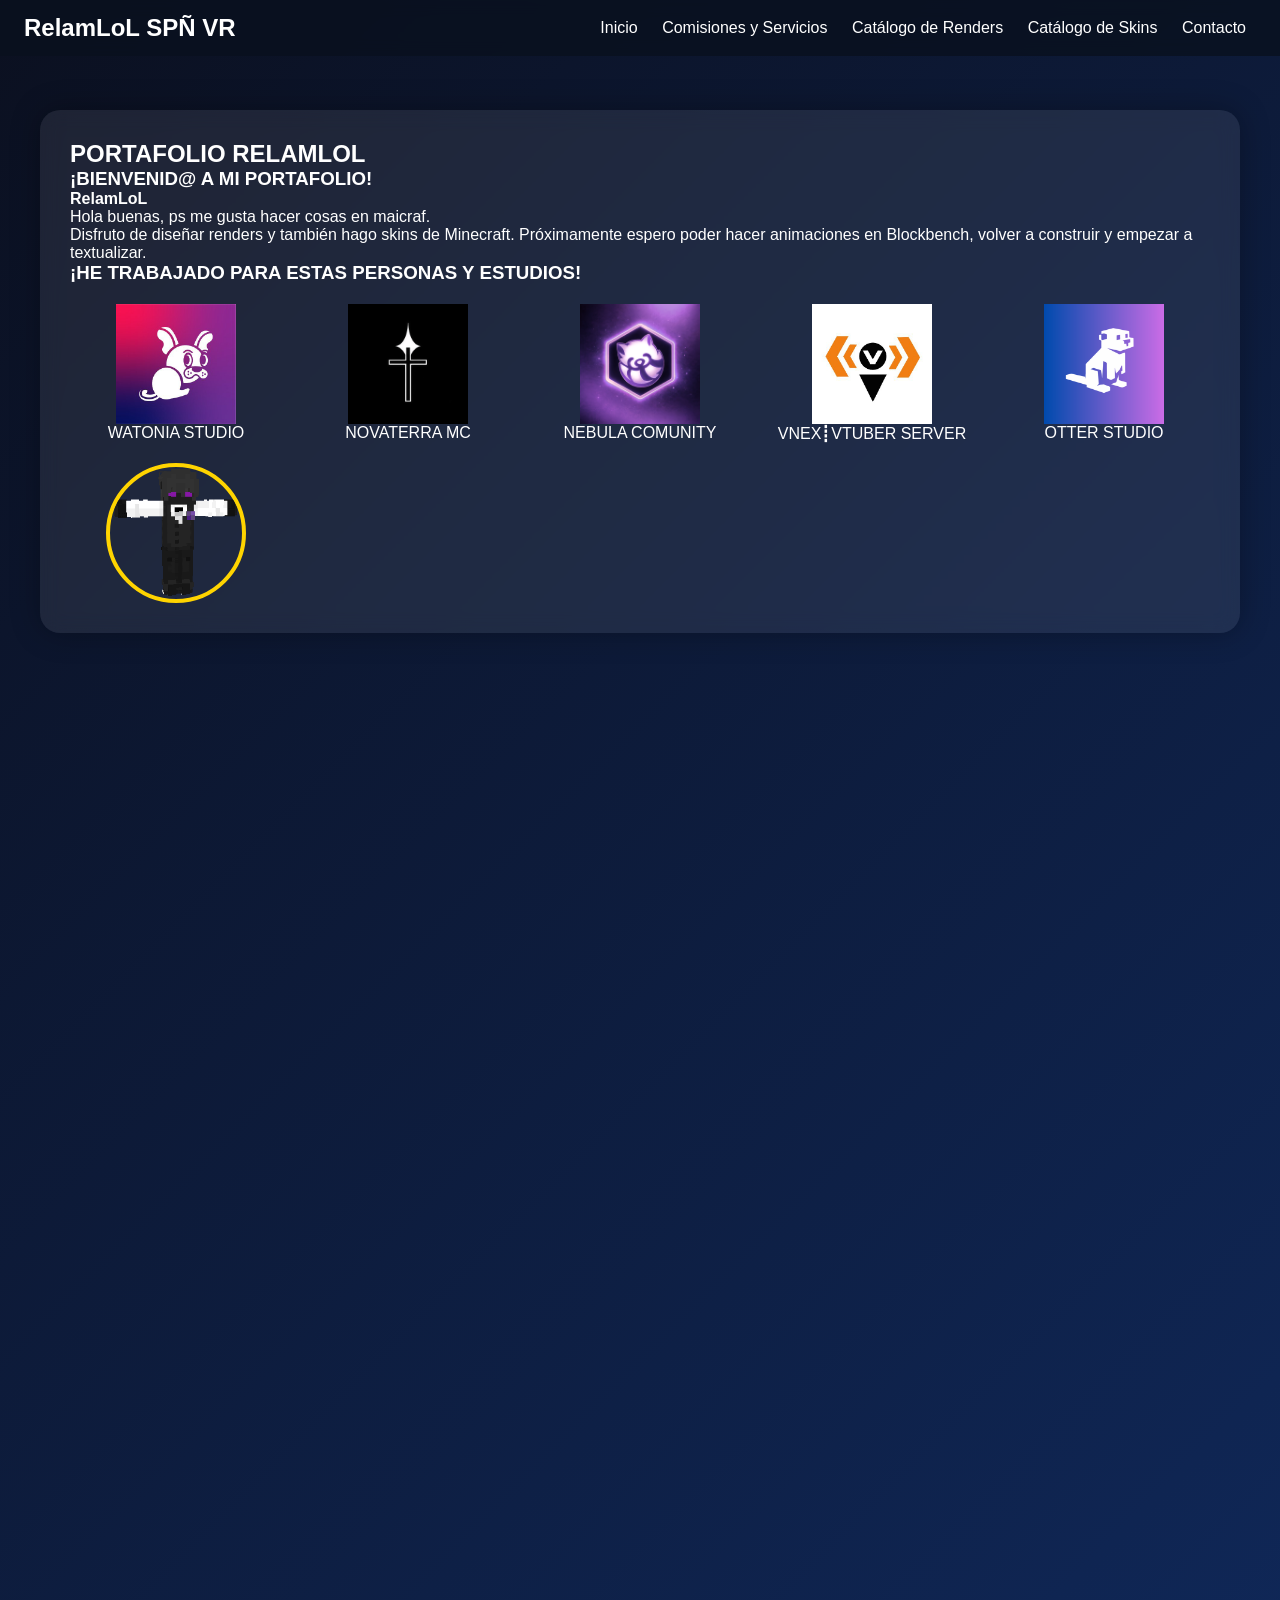
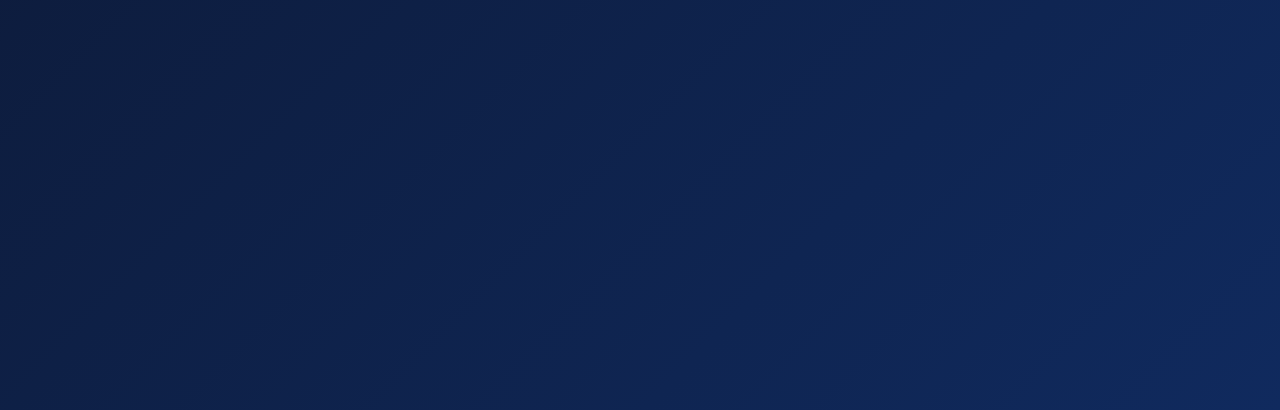
==== index.html @ fc44f648 "VERSION 1 RELAM PORTAFOLIO" ====
<!DOCTYPE html>
<html lang="es">
<head>
<meta charset="UTF-8">
<meta name="viewport" content="width=device-width,initial-scale=1">
<title>RelamLoL SPÑ VR - Portafolio</title>
<link rel="stylesheet" href="style.css">
</head>
<body>
<nav class="nav">
<h1>RelamLoL SPÑ VR</h1>
<div>
<a href="#inicio">Inicio</a>
<a href="#servicios">Comisiones y Servicios</a>
<a href="#renders">Catálogo de Renders</a>
<a href="#skins">Catálogo de Skins</a>
<a href="#contacto">Contacto</a>
</div>
</nav>
<main class="wrap">
<section id="inicio" class="panel">
<div class="card">
<h2>PORTAFOLIO RELAMLOL</h2>
<h3>¡BIENVENID@ A MI PORTAFOLIO!</h3>
<p><b>RelamLoL</b></p>
<p>Hola buenas, ps me gusta hacer cosas en maicraf.</p>
<p>Disfruto de diseñar renders y también hago skins de Minecraft. Próximamente espero poder hacer animaciones en Blockbench, volver a construir y empezar a textualizar.</p>
<h3>¡HE TRABAJADO PARA ESTAS PERSONAS Y ESTUDIOS!</h3>
<div class="logos">
<div class="cliente">
    <img src="assets/watonast.png" alt="Render 1">
    <p>WATONIA  STUDIO</p>
</div>
<div class="cliente">
    <img src="assets/novaterra.png" alt="Render 2">
    <p>NOVATERRA MC</p>
</div>
<div class="cliente">
    <img src="assets/nebulacom.png" alt="Render 3">
    <p>NEBULA COMUNITY</p>
</div>
<div class="cliente">
    <img src="assets/vnex.png" alt="Render 4">
    <p>VNEX┋VTUBER SERVER</p>
</div>
<div class="cliente">
    <img src="assets/otter.png" alt="Render 5">
    <p>OTTER STUDIO</p>
</div>
<img src="assets/relam.gif" class="avatar-img" alt="RelamLoL">
</div>
</div>
</section>
<section id="servicios" class="panel">
    <div class="card">

        <h1>Comisiones y Servicios</h1>

        <div class="tabs">
            <button onclick="mostrarServicio('miniaturas')">🖼️ Miniaturas</button>
            <button onclick="mostrarServicio('confirmaciones')">✅ Confirmaciones</button>
            <button onclick="mostrarServicio('otros')">🎨 Otros</button>
            <button onclick="mostrarServicio('importante')">📜 Importante</button>
        </div>

        <div class="servicios-layout">

            <div id="previewContainer" class="preview-grid"></div>

            <div id="contenidoServicio" class="info-panel"></div>

        </div>

    </div>
</section>
<section id="renders" class="panel">
    <div class="card">
        <h1>Catálogo de Renders</h1>

        <div class="grid">

            <!-- Flyer -->
            <div class="render-card">
                <img src="assets/flyer1.png" alt="Flyer">
                <div class="render-info">
                    <span class="render-tag">📢 Flyer</span>
                    <p class="render-desc">Flyer para evento especial.</p>
                    <span class="render-author">Cliente: Isla de la Traición</span>
                </div>
            </div>

            <!-- Flyer -->
            <div class="render-card">
                <img src="assets/flyer3.png" alt="Flyer">
                <div class="render-info">
                    <span class="render-tag">📢 Flyer</span>
                    <p class="render-desc">Flyer para evento especial.</p>
                    <span class="render-author">Cliente: society virtual valley</span>
                </div>
            </div>

            <!-- Flyer -->
            <div class="render-card">
                <img src="assets/flyer4.png" alt="Flyer">
                <div class="render-info">
                    <span class="render-tag">📢 Flyer</span>
                    <p class="render-desc">Flyer para evento especial.</p>
                    <span class="render-author">Cliente: l.a.t.d v1</span>
                </div>
            </div>

            <!-- Flyer -->
            <div class="render-card">
                <img src="assets/flyer5.png" alt="Flyer">
                <div class="render-info">
                    <span class="render-tag">📢 Flyer</span>
                    <p class="render-desc">Flyer para evento especial.</p>
                    <span class="render-author">Cliente: l.a.t.d v2</span>
                </div>
            </div>

            <!-- Flyer -->
            <div class="render-card">
                <img src="assets/flyer6.png" alt="Flyer">
                <div class="render-info">
                    <span class="render-tag">📢 Flyer</span>
                    <p class="render-desc">Flyer para evento especial.</p>
                    <span class="render-author">Cliente: l.a.t.d v3</span>
                </div>
            </div>

            <!-- Render de ganador -->
            <div class="render-card">
                <img src="assets/ganador1.png" alt="Render de ganador">
                <div class="render-info">
                    <span class="render-tag">🏆 Render de Ganador</span>
                    <p class="render-desc">Render para premiación de evento.</p>
                    <span class="render-author">Cliente: sunset games remake</span>
                </div>
            </div>


            <!-- Render de ganador -->
            <div class="render-card">
                <img src="assets/ganador2.png" alt="Render de ganador">
                <div class="render-info">
                    <span class="render-tag">🏆 Render de Ganador</span>
                    <p class="render-desc">Render para premiación de evento.</p>
                    <span class="render-author">Cliente: experimento luminited</span>
                </div>
            </div>

            <!-- Render de ganador -->
            <div class="render-card">
                <img src="assets/ganador3.png" alt="Render de ganador">
                <div class="render-info">
                    <span class="render-tag">🏆 Render de Ganador</span>
                    <p class="render-desc">Render para premiación de evento.</p>
                    <span class="render-author">Cliente: water games </span>
                </div>
            </div>

            <!-- Render de ganador -->
            <div class="render-card">
                <img src="assets/ganador4.png" alt="Render de ganador">
                <div class="render-info">
                    <span class="render-tag">🏆 Render de Ganador</span>
                    <p class="render-desc">Render para premiación de evento.</p>
                    <span class="render-author">Cliente: skibidicumple</span>
                </div>
            </div>

            <!-- Render de ganador -->
            <div class="render-card">
                <img src="assets/ganador5.png" alt="Render de ganador">
                <div class="render-info">
                    <span class="render-tag">🏆 Render de Ganador</span>
                    <p class="render-desc">Render para premiación de evento.</p>
                    <span class="render-author">Cliente: skibidicumple</span>
                </div>
            </div>

            <!-- Render de ganador -->
            <div class="render-card">
                <img src="assets/ganador6.png" alt="Render de ganador">
                <div class="render-info">
                    <span class="render-tag">🏆 Render de Ganador</span>
                    <p class="render-desc">Render para premiación de evento.</p>
                    <span class="render-author">Cliente: skibidicumple</span>
                </div>
            </div>


            <!-- Render de ganador -->
            <div class="render-card">
                <img src="assets/ganador7.png" alt="Render de ganador">
                <div class="render-info">
                    <span class="render-tag">🏆 Render de Ganador</span>
                    <p class="render-desc">Render para premiación de evento.</p>
                    <span class="render-author">Cliente: experimento luminited</span>
                </div>
            </div>

            <!-- Icono -->
            <div class="render-card">
                <img src="assets/icon1.png" alt="Icono de Perfil">
                <div class="render-info">
                    <span class="render-tag">👤 Icono de Perfil</span>
                    <p class="render-desc">Icono para redes sociales.</p>
                    <span class="render-author">Cliente: @by_capy</span>
                </div>
            </div>

            <!-- Icono -->
            <div class="render-card">
                <img src="assets/icon2.png" alt="Icono de Perfil">
                <div class="render-info">
                    <span class="render-tag">👤 Icono de Perfil</span>
                    <p class="render-desc">Icono para redes sociales.</p>
                    <span class="render-author">Cliente: icono ejemplo</span>
                </div>
            </div>

             <!-- Icono -->
             <div class="render-card">
                <img src="assets/icon3.png" alt="Icono de Perfil">
                <div class="render-info">
                    <span class="render-tag">👤 Icono de Perfil</span>
                    <p class="render-desc">Icono para redes sociales.</p>
                    <span class="render-author">Cliente: @elpapapum01</span>
                </div>
            </div>

            <!-- Icono -->
            <div class="render-card">
                <img src="assets/icon4.png" alt="Icono de Perfil">
                <div class="render-info">
                    <span class="render-tag">👤 Icono de Perfil</span>
                    <p class="render-desc">Icono para redes sociales.</p>
                    <span class="render-author">Cliente: @talo2203</span>
                </div>
            </div>


            <!-- Agrega aquí el resto de tus render-card -->
        </div>
    </div>
</section>
<section id="skins" class="panel">
<div class="card center">
<h2>CATÁLOGO DE SKINS</h2>
<h1>PRÓXIMAMENTE...</h1>
</div>
</section>
<section id="contacto" class="panel">
<div class="card center">
<img src="assets/relam.gif" class="avatar-img" alt="RelamLoL">
<h2>Contacto</h2>
<p>YouTube: https://www.youtube.com/@RelamLoL</p>
<p>X/Twitter: https://x.com/RelamMc</p>
<p>Discord: relamlol</p>
<p>Correo: relamlolowo@gmail.com</p>
</div>
</section>
</main>
<script src="script.js"></script>
</body>
</html>
---- style.css ----
*{
    box-sizing:border-box;
    margin:0;
    padding:0;
}

html{
    scroll-behavior:smooth;
}

body{
    font-family:Arial,sans-serif;
    background:linear-gradient(135deg,#0b1020,#102a5e);
    color:#fff;
    overflow-x:auto;
}

/* ===========================
   NAVBAR
=========================== */

.nav{
    position:fixed;
    top:0;
    left:0;
    width:100%;
    display:flex;
    justify-content:space-between;
    align-items:center;
    padding:14px 24px;
    background:#09111ecc;
    backdrop-filter:blur(8px);
    z-index:999;
}

.nav a{
    color:white;
    text-decoration:none;
    margin:0 10px;
    transition:.2s;
}

.nav a:hover{
    color:#8cff00;
}

/* ===========================
   CONTENEDOR HORIZONTAL
=========================== */

.wrap{
    display:flex;
    padding-top:70px;
}

/* ===========================
   CADA SECCIÓN
=========================== */

.panel{
    min-width:100vw;
    min-height:calc(100vh - 70px);

    display:flex;
    justify-content:center;
    align-items:flex-start;

    padding:40px;

    overflow-y:auto;
}

/* ===========================
   TARJETAS
=========================== */
.card{
    width:100%;
    max-width:1800px; /* Antes: 1400px */

    background:rgba(255,255,255,.08);
    backdrop-filter:blur(10px);

    border-radius:20px;
    padding:30px;

    box-shadow:0 0 30px rgba(0,0,0,.3);
}
/* ===========================
   SERVICIOS
=========================== */

.gallery{
    display:flex;
    flex-direction:column;
    gap:20px;
    width:35%;
    margin-right:25px;
}

.big{
    height:220px;
}

/* ===========================
   PLACEHOLDERS
=========================== */

.placeholder{
    border:2px dashed #8cff00;
    border-radius:12px;
    padding:30px;
    text-align:center;
    background:#ffffff10;
}

/* ===========================
   GRID GENERAL
=========================== */

.grid{
    display:grid;
    grid-template-columns:repeat(auto-fit,minmax(180px,1fr));
    gap:20px;
    margin-top:20px;
}

/* ===========================
   IMÁGENES
=========================== */

img{
    max-width:100%;
    display:block;
}

.grid img{
    width:100%;
    aspect-ratio:auto;
    object-fit:cover;
    border-radius:15px;
    transition:.25s;
    cursor:pointer;
}

.grid img:hover{
    transform:scale(1.04);
}

.big-img{
    width:100%;
    height:220px;
    object-fit:cover;
    border-radius:15px;
}

.avatar-img{
    width:140px;
    height:140px;
    object-fit:cover;
    border-radius:50%;
    border:4px solid #ffd400;
    margin:auto;
}

.cliente{
    text-align:center;
}

.cliente img{
    width:120px;
    height:120px;
    object-fit:contain;
    margin:auto;
}

.logos{
    display:grid;
    grid-template-columns:repeat(auto-fill,minmax(180px,1fr));
    gap:20px;
    margin-top:20px;
}

/* ===========================
   SCROLLS
=========================== */

.scroll{
    max-height:80vh;
    overflow-y:auto;
    padding-right:10px;
}

/* ESTE ES EL IMPORTANTE PARA CATÁLOGOS GRANDES */

.catalogo-scroll{
    max-height:75vh;
    overflow-y:auto;
    padding-right:10px;
}

.center{
    text-align:center;
}

.avatar{
    width:120px;
    height:120px;
    border-radius:50%;
    border:3px solid #ffd400;
    display:flex;
    align-items:center;
    justify-content:center;
    margin:auto;
    background:#ffffff10;
}

/* ===========================
   RESPONSIVE
=========================== */

@media(max-width:900px){

    .wrap{
        display:block;
    }

    .panel{
        min-width:100%;
    }

    .gallery{
        width:100%;
        margin-right:0;
        margin-bottom:20px;
    }

    .grid{
        grid-template-columns:1fr;
    }

    .nav{
        flex-direction:column;
        gap:10px;
    }

}

.servicios-card{
    display:flex;
    gap:30px;
    align-items:flex-start;
}

.preview-panel{
    flex:1;
}

.preview-panel img{
    width:100%;
    border-radius:16px;
    object-fit:cover;
}

.info-panel{
    flex:1;
}

.tabs{
    display:flex;
    flex-wrap:wrap;
    gap:10px;
    margin-bottom:20px;
}

.tabs button{
    padding:10px 16px;
    border:none;
    border-radius:10px;
    cursor:pointer;
    font-weight:bold;
}

#contenidoServicio h3{
    margin-top:18px;
}

.preview-grid{
    display:grid;
    grid-template-columns:repeat(2,1fr);
    gap:12px;
    width:100%;
}

.preview-grid img{
    width:100%;
    aspect-ratio:16/9;
    object-fit:cover;
    border-radius:12px;
    border:2px solid rgba(255,255,255,.1);
}


/* ===========================
   SERVICIOS - ESTILO PINTEREST
=========================== */


.servicios-layout{
    display:grid;
    grid-template-columns:1fr 1fr;
    gap:30px;
    align-items:start;
    margin-top:25px;
}

.preview-panel{
    width:100%;
}

.preview-grid{
    display:grid;
    grid-template-columns:repeat(2,1fr);
    gap:15px;
    width:100%;
}

.preview-grid {
    columns: 3;
    column-gap: 15px;
}

.preview-grid img {
    width: 100%;
    height: auto;
    margin-bottom: 15px;
    border-radius: 12px;
    display: block;
    break-inside: avoid;
}

.preview-grid img:hover{
    transform:scale(1.03);
}

.info-panel{
    width:100%;
}

.tabs{
    display:flex;
    flex-wrap:wrap;
    gap:10px;
    margin-bottom:20px;
}

.tabs button{
    background:#2563eb;
    color:#fff;
    border:none;
    padding:10px 18px;
    border-radius:10px;
    cursor:pointer;
    font-weight:bold;
    transition:.2s;
}

.tabs button:hover{
    background:#3b82f6;
}


/* Responsive */

@media(max-width:900px){

    .servicios-layout{
        grid-template-columns:1fr;
    }

    .preview-grid{
        grid-template-columns:1fr;
    }

}
.render-card{
    background:rgba(255,255,255,.06);
    border-radius:18px;
    overflow:hidden;
    transition:.25s;
    box-shadow:0 8px 20px rgba(0,0,0,.25);
    height:100%;
    display:flex;
    flex-direction:column;
}

.render-card:hover{
    transform:translateY(-4px);
}


.render-card img{
    width:100%;
    height:auto;
    object-fit:contain;
    display:block;
}


.render-info{
    padding:15px;
    display:flex;
    flex-direction:column;
    gap:8px;
    flex-grow:1;
}

.render-tag{
    display:inline-block;
    padding:5px 10px;
    border-radius:999px;
    background:#2563eb;
    font-size:.85rem;
    font-weight:bold;
    margin-bottom:10px;
}

.render-desc{
    color:#d8d8d8;
    margin-bottom:12px;
    line-height:1.5;
}

.render-author{
    color:#8cff00;
    font-weight:bold;
    font-size:.9rem;
}
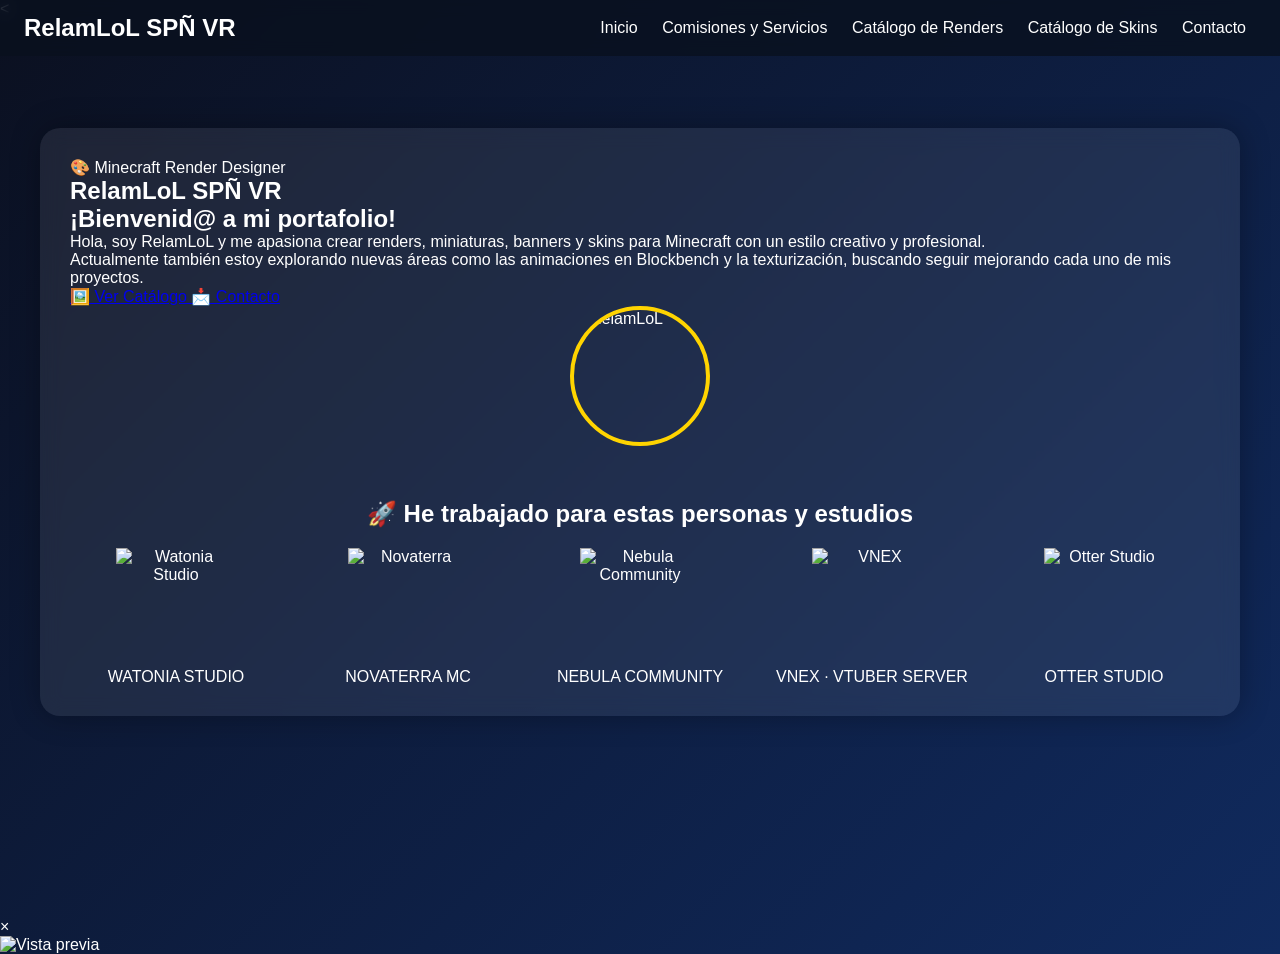
==== commit 26c1d397: "Add files via upload" ====
--- a/index.html
+++ b/index.html
@@ -6,6 +6,17 @@
 <title>RelamLoL SPÑ VR - Portafolio</title>
 <link rel="stylesheet" href="style.css">
 </head>
+<div class="bg-animation">
+    <div class="blob blob1"></div>
+    <div class="blob blob2"></div>
+    <div class="blob blob3"></div>
+    <div class="grid-bg"></div>
+</div>
+<div class="particles">
+    <span></span><span></span><span></span><span></span>
+    <span></span><span></span><span></span><span></span>
+    <span></span><span></span>
+</div>
 <body>
 <nav class="nav">
 <h1>RelamLoL SPÑ VR</h1>
@@ -17,39 +28,100 @@
 <a href="#contacto">Contacto</a>
 </div>
 </nav>
-<main class="wrap">
+<<main class="wrap">
+
 <section id="inicio" class="panel">
-<div class="card">
-<h2>PORTAFOLIO RELAMLOL</h2>
-<h3>¡BIENVENID@ A MI PORTAFOLIO!</h3>
-<p><b>RelamLoL</b></p>
-<p>Hola buenas, ps me gusta hacer cosas en maicraf.</p>
-<p>Disfruto de diseñar renders y también hago skins de Minecraft. Próximamente espero poder hacer animaciones en Blockbench, volver a construir y empezar a textualizar.</p>
-<h3>¡HE TRABAJADO PARA ESTAS PERSONAS Y ESTUDIOS!</h3>
-<div class="logos">
-<div class="cliente">
-    <img src="assets/watonast.png" alt="Render 1">
-    <p>WATONIA  STUDIO</p>
-</div>
-<div class="cliente">
-    <img src="assets/novaterra.png" alt="Render 2">
-    <p>NOVATERRA MC</p>
-</div>
-<div class="cliente">
-    <img src="assets/nebulacom.png" alt="Render 3">
-    <p>NEBULA COMUNITY</p>
-</div>
-<div class="cliente">
-    <img src="assets/vnex.png" alt="Render 4">
-    <p>VNEX┋VTUBER SERVER</p>
-</div>
-<div class="cliente">
-    <img src="assets/otter.png" alt="Render 5">
-    <p>OTTER STUDIO</p>
-</div>
-<img src="assets/relam.gif" class="avatar-img" alt="RelamLoL">
-</div>
-</div>
+
+    <div class="card">
+
+        <div class="hero-about">
+
+            <div class="hero-left">
+
+                <span class="hero-badge">
+                    🎨 Minecraft Render Designer
+                </span>
+
+                <h1>
+                    RelamLoL <span>SPÑ VR</span>
+                </h1>
+
+                <h2>
+                    ¡Bienvenid@ a mi portafolio!
+                </h2>
+
+                <p>
+                    Hola, soy RelamLoL y me apasiona crear renders, miniaturas,
+                    banners y skins para Minecraft con un estilo creativo y
+                    profesional.
+                </p>
+
+                <p>
+                    Actualmente también estoy explorando nuevas áreas como las
+                    animaciones en Blockbench y la texturización, buscando seguir
+                    mejorando cada uno de mis proyectos.
+                </p>
+
+                <div class="hero-buttons">
+                    <a href="#renders" class="btn-primary">
+                        🖼️ Ver Catálogo
+                    </a>
+
+                    <a href="#contacto" class="btn-secondary">
+                        📩 Contacto
+                    </a>
+                </div>
+
+            </div>
+
+            <div class="hero-right">
+
+                <div class="avatar-glow">
+                    <img src="assets/relamgif.gif" class="avatar-img" alt="RelamLoL">
+                </div>
+
+            </div>
+
+        </div>
+
+        <br><br><br>
+
+        <h2 class="center">
+            🚀 He trabajado para estas personas y estudios
+        </h2>
+
+        <div class="logos">
+
+            <div class="cliente">
+                <img src="assets/watonast.jpg" alt="Watonia Studio">
+                <p>WATONIA STUDIO</p>
+            </div>
+
+            <div class="cliente">
+                <img src="assets/novaterramc.png" alt="Novaterra">
+                <p>NOVATERRA MC</p>
+            </div>
+
+            <div class="cliente">
+                <img src="assets/nebulacom.png" alt="Nebula Community">
+                <p>NEBULA COMMUNITY</p>
+            </div>
+
+            <div class="cliente">
+                <img src="assets/vnex.jpg" alt="VNEX">
+                <p>VNEX · VTUBER SERVER</p>
+            </div>
+
+            <div class="cliente">
+                <img src="assets/otterst.png" alt="Otter Studio">
+                <p>OTTER STUDIO</p>
+            </div>
+
+        </div>
+
+    </div>
+
+</section>
 </section>
 <section id="servicios" class="panel">
     <div class="card">
@@ -75,176 +147,424 @@
 </section>
 <section id="renders" class="panel">
     <div class="card">
-        <h1>Catálogo de Renders</h1>
+        <h1>Miniaturas</h1>
 
         <div class="grid">
 
-            <!-- Flyer -->
-            <div class="render-card">
-                <img src="assets/flyer1.png" alt="Flyer">
-                <div class="render-info">
-                    <span class="render-tag">📢 Flyer</span>
-                    <p class="render-desc">Flyer para evento especial.</p>
-                    <span class="render-author">Cliente: Isla de la Traición</span>
-                </div>
-            </div>
-
-            <!-- Flyer -->
-            <div class="render-card">
-                <img src="assets/flyer3.png" alt="Flyer">
-                <div class="render-info">
-                    <span class="render-tag">📢 Flyer</span>
-                    <p class="render-desc">Flyer para evento especial.</p>
-                    <span class="render-author">Cliente: society virtual valley</span>
-                </div>
-            </div>
-
-            <!-- Flyer -->
-            <div class="render-card">
-                <img src="assets/flyer4.png" alt="Flyer">
-                <div class="render-info">
-                    <span class="render-tag">📢 Flyer</span>
-                    <p class="render-desc">Flyer para evento especial.</p>
-                    <span class="render-author">Cliente: l.a.t.d v1</span>
-                </div>
-            </div>
-
-            <!-- Flyer -->
-            <div class="render-card">
-                <img src="assets/flyer5.png" alt="Flyer">
-                <div class="render-info">
-                    <span class="render-tag">📢 Flyer</span>
-                    <p class="render-desc">Flyer para evento especial.</p>
-                    <span class="render-author">Cliente: l.a.t.d v2</span>
-                </div>
-            </div>
-
-            <!-- Flyer -->
-            <div class="render-card">
-                <img src="assets/flyer6.png" alt="Flyer">
-                <div class="render-info">
-                    <span class="render-tag">📢 Flyer</span>
-                    <p class="render-desc">Flyer para evento especial.</p>
-                    <span class="render-author">Cliente: l.a.t.d v3</span>
-                </div>
-            </div>
+            <!-- confirmaciones -->
+            <div class="render-card">
+                <img src="assets/miniaturas/bandejitamini.png" alt="Miniatura">
+                <div class="render-info">
+                    <span class="render-tag">Miniatura</span>
+                    <p class="render-desc">Miniatura para Youtube</p>
+                    <span class="render-author">Cliente: Bandejitapaisa</span>
+                </div>
+            </div>
+        
+
+            <!-- Miniatura -->
+            <div class="render-card">
+                <img src="assets/miniaturas/juliiomini.png" alt="Miniatura">
+                <div class="render-info">
+                    <span class="render-tag">Miniatura</span>
+                    <p class="render-desc">Miniatura para evento.</p>
+                    <span class="render-author">Cliente: Juliokingdom</span>
+                </div>
+            </div>
+
+
+            <!-- Miniatura -->
+            <div class="render-card">
+                <img src="assets/miniaturas/marcoplaysmini.png" alt="Miniatura">
+                <div class="render-info">
+                    <span class="render-tag">Miniatura</span>
+                    <p class="render-desc">Miniatura para evento.</p>
+                    <span class="render-author">Cliente: ElMarcoPlays</span>
+                </div>
+            </div>
+            
+
+            <!-- Miniatura -->
+            <div class="render-card">
+                <img src="assets/miniaturas/examplemini.png" alt="Miniatura">
+                <div class="render-info">
+                    <span class="render-tag">Miniatura</span>
+                    <p class="render-desc">Miniatura para evento.</p>
+                    <span class="render-author">Cliente: Example Client</span>
+                </div>
+            </div>
+            
+
+           <!-- Miniatura -->
+            <div class="render-card">
+                <img src="assets/miniaturas/miniatura21.png" alt="Miniatura">
+                <div class="render-info">
+                    <span class="render-tag">Miniatura</span>
+                    <p class="render-desc">Miniatura para evento.</p>
+                    <span class="render-author">Cliente: Example Client</span>
+                </div>
+            </div>
+            <!-- Lightbox -->
+         <div id="lightbox" class="lightbox">
+        <span class="lightbox-close">&times;</span>
+        <img id="lightbox-img" src="" alt="Vista previa">
+        </div>
+
+         
+</section>
+<section id="rendersconfirmaciones" class="panel">
+    <div class="card">
+        <h1>Confirmaciones</h1>
+
+        <div class="grid">
+
+            <!-- confirmaciones -->
+            <div class="render-card">
+                <img src="assets/confirmaciones/confirmaciones otterstudio.png" alt="Confirmación de evento">
+                <div class="render-info">
+                    <span class="render-tag">📢 Confirmación</span>
+                    <p class="render-desc">Confirmación de evento.</p>
+                    <span class="render-author">Cliente: OtterStudio</span>
+                </div>
+            </div>
+        
+
+            <!-- confirmaciones -->
+            <div class="render-card">
+                <img src="assets/confirmaciones/confirmaciones otterstudio 2.png" alt="Confirmación de evento">
+                <div class="render-info">
+                    <span class="render-tag">📢 Confirmación</span>
+                    <p class="render-desc">Confirmación de evento.</p>
+                    <span class="render-author">Cliente: OtterStudio</span>
+                </div>
+            </div>
+        
+
+            <!-- confirm -->
+            <div class="render-card">
+                <img src="assets/confirmaciones/confirmaciones otterstudio 3.png" alt="Confirmación de evento">
+                <div class="render-info">
+                    <span class="render-tag">📢 Confirmación</span>
+                    <p class="render-desc">Confirmación de evento.</p>
+                    <span class="render-author">Cliente: OtterStudio</span>
+                </div>
+            </div>
+        
 
             <!-- Render de ganador -->
             <div class="render-card">
-                <img src="assets/ganador1.png" alt="Render de ganador">
-                <div class="render-info">
-                    <span class="render-tag">🏆 Render de Ganador</span>
-                    <p class="render-desc">Render para premiación de evento.</p>
-                    <span class="render-author">Cliente: sunset games remake</span>
-                </div>
-            </div>
-
+                <img src="assets/confirmaciones/confirmacionesespermadeath2 1.png" alt="Confirmación de evento">
+                <div class="render-info">
+                    <span class="render-tag">📢 Confirmación</span>
+                    <p class="render-desc">Confirmación de evento.</p>
+                    <span class="render-author">Cliente: ES Permadeath 2</span>
+                </div>
+            </div>
+           
 
             <!-- Render de ganador -->
             <div class="render-card">
-                <img src="assets/ganador2.png" alt="Render de ganador">
-                <div class="render-info">
-                    <span class="render-tag">🏆 Render de Ganador</span>
-                    <p class="render-desc">Render para premiación de evento.</p>
-                    <span class="render-author">Cliente: experimento luminited</span>
-                </div>
-            </div>
+                <img src="assets/confirmaciones/confirmacionesespermadeath2 2.png" alt="Confirmación de evento">
+                <div class="render-info">
+                    <span class="render-tag">📢 Confirmación</span>
+                    <p class="render-desc">Confirmación de evento.</p>
+                    <span class="render-author">Cliente: ES Permadeath 2</span>
+                </div>
+            </div>
+      
 
             <!-- Render de ganador -->
             <div class="render-card">
-                <img src="assets/ganador3.png" alt="Render de ganador">
-                <div class="render-info">
-                    <span class="render-tag">🏆 Render de Ganador</span>
-                    <p class="render-desc">Render para premiación de evento.</p>
-                    <span class="render-author">Cliente: water games </span>
-                </div>
-            </div>
+                <img src="assets/confirmaciones/confirmacionesespermadeath2 3.png" alt="Confirmación de evento">
+                <div class="render-info">
+                    <span class="render-tag">📢 Confirmación</span>
+                    <p class="render-desc">Confirmación de evento.</p>
+                    <span class="render-author">Cliente: ES Permadeath 2</span>
+                </div>
+            </div>
+        
 
             <!-- Render de ganador -->
             <div class="render-card">
-                <img src="assets/ganador4.png" alt="Render de ganador">
-                <div class="render-info">
-                    <span class="render-tag">🏆 Render de Ganador</span>
-                    <p class="render-desc">Render para premiación de evento.</p>
-                    <span class="render-author">Cliente: skibidicumple</span>
-                </div>
-            </div>
+                <img src="assets/confirmaciones/confirmacionesespermadeath2 4.png" alt="Confirmación de evento">
+                <div class="render-info">
+                    <span class="render-tag">📢 Confirmación</span>
+                    <p class="render-desc">Confirmación de evento.</p>
+                    <span class="render-author">Cliente: ES Permadeath 2</span>
+                </div>
+            </div>
+        
 
             <!-- Render de ganador -->
             <div class="render-card">
-                <img src="assets/ganador5.png" alt="Render de ganador">
-                <div class="render-info">
-                    <span class="render-tag">🏆 Render de Ganador</span>
-                    <p class="render-desc">Render para premiación de evento.</p>
-                    <span class="render-author">Cliente: skibidicumple</span>
-                </div>
-            </div>
+                <img src="assets/confirmaciones/confirmacionesespermadeath2 5.png" alt="Confirmación de evento">
+                <div class="render-info">
+                    <span class="render-tag">📢 Confirmación</span>
+                    <p class="render-desc">Confirmación de evento.</p>
+                    <span class="render-author">Cliente: ES Permadeath 2</span>
+                </div>
+            </div>
+        
 
             <!-- Render de ganador -->
             <div class="render-card">
-                <img src="assets/ganador6.png" alt="Render de ganador">
-                <div class="render-info">
-                    <span class="render-tag">🏆 Render de Ganador</span>
-                    <p class="render-desc">Render para premiación de evento.</p>
-                    <span class="render-author">Cliente: skibidicumple</span>
+                <img src="assets/confirmaciones/confirmacionesespermadeath2 6.png" alt="Confirmación de evento">
+                <div class="render-info">
+                    <span class="render-tag">📢 Confirmación</span>
+                    <p class="render-desc">Confirmación de evento.</p>
+                    <span class="render-author">Cliente: ES Permadeath 2</span>
                 </div>
             </div>
 
 
             <!-- Render de ganador -->
             <div class="render-card">
-                <img src="assets/ganador7.png" alt="Render de ganador">
-                <div class="render-info">
-                    <span class="render-tag">🏆 Render de Ganador</span>
-                    <p class="render-desc">Render para premiación de evento.</p>
-                    <span class="render-author">Cliente: experimento luminited</span>
-                </div>
-            </div>
-
-            <!-- Icono -->
-            <div class="render-card">
-                <img src="assets/icon1.png" alt="Icono de Perfil">
-                <div class="render-info">
-                    <span class="render-tag">👤 Icono de Perfil</span>
-                    <p class="render-desc">Icono para redes sociales.</p>
-                    <span class="render-author">Cliente: @by_capy</span>
-                </div>
-            </div>
-
-            <!-- Icono -->
-            <div class="render-card">
-                <img src="assets/icon2.png" alt="Icono de Perfil">
-                <div class="render-info">
-                    <span class="render-tag">👤 Icono de Perfil</span>
-                    <p class="render-desc">Icono para redes sociales.</p>
-                    <span class="render-author">Cliente: icono ejemplo</span>
-                </div>
-            </div>
+                <img src="assets/confirmaciones/confirmacionesnovaterra1.png" alt="Confirmación de evento">
+                <div class="render-info">
+                    <span class="render-tag">📢 Confirmación</span>
+                    <p class="render-desc">Confirmación de evento.</p>
+                    <span class="render-author">Cliente: Nova Terra MC</span>
+                </div>
+            </div>
+            
+
+            <!-- Icono -->
+            <div class="render-card">
+                <img src="assets/confirmaciones/confirmacionesnovaterra2.png" alt="Icono de Perfil">
+                <div class="render-info">
+                    <span class="render-tag"> Confirmación</span>
+                    <p class="render-desc">Confirmación de evento.</p>
+                    <span class="render-author">Cliente: Nova Terra MC</span>
+                </div>
+            </div>
+
+            <!-- Icono -->
+            <div class="render-card">
+                <img src="assets/confirmaciones/confirmacionesnovaterra3.png" alt="Icono de Perfil">
+                <div class="render-info">
+                    <span class="render-tag">� Confirmación</span>
+                    <p class="render-desc">Confirmación de evento.</p>
+                    <span class="render-author">Cliente: Nova Terra MC</span>
+                </div>
+            </div>
+
+</section>
+<section id="rendersganadores" class="panel">
+    <div class="card">
+        <h1>Ganadores</h1>
+
+        <div class="grid">
 
              <!-- Icono -->
              <div class="render-card">
-                <img src="assets/icon3.png" alt="Icono de Perfil">
-                <div class="render-info">
-                    <span class="render-tag">👤 Icono de Perfil</span>
-                    <p class="render-desc">Icono para redes sociales.</p>
-                    <span class="render-author">Cliente: @elpapapum01</span>
-                </div>
-            </div>
-
-            <!-- Icono -->
-            <div class="render-card">
-                <img src="assets/icon4.png" alt="Icono de Perfil">
-                <div class="render-info">
-                    <span class="render-tag">👤 Icono de Perfil</span>
-                    <p class="render-desc">Icono para redes sociales.</p>
-                    <span class="render-author">Cliente: @talo2203</span>
+                <img src="assets/ganadores/ganador1experimentoluminated.png" alt="Ganador de concurso">
+                <div class="render-info">
+                    <span class="render-tag"> Ganador</span>
+                    <p class="render-desc">Ganador del concurso.</p>
+                    <span class="render-author">Cliente: Experimento Luminated</span>
+                </div>
+            </div>
+
+            <!-- Icono -->
+            <div class="render-card">
+                <img src="assets/ganadores/ganador2experimentoluminated.png" alt="Ganador de concurso">
+                <div class="render-info">
+                    <span class="render-tag"> Ganador</span>
+                    <p class="render-desc">Ganador del concurso.</p>
+                    <span class="render-author">Cliente: Experimento Luminated</span>
+                </div>
+            </div>
+
+            <div class="render-card">
+                <img src="assets/ganadores/ganador1skibidicum.png" alt="Ganador de concurso">
+                <div class="render-info">
+                    <span class="render-tag"> Ganador</span>
+                    <p class="render-desc">Ganador del concurso.</p>
+                    <span class="render-author">Cliente: SkibidiCumple</span>
+                </div>
+            </div>
+
+            <div class="render-card">
+                <img src="assets/ganadores/ganador2skibidicum.png" alt="Ganador de concurso">
+                <div class="render-info">
+                    <span class="render-tag"> Ganador</span>
+                    <p class="render-desc">Ganador del concurso.</p>
+                    <span class="render-author">Cliente: SkibidiCumple</span>
+                </div>
+            </div>
+
+            <div class="render-card">
+                <img src="assets/ganadores/ganador3skibidicum.png" alt="Ganador de concurso">
+                <div class="render-info">
+                    <span class="render-tag"> Ganador</span>
+                    <p class="render-desc">Ganador del concurso.</p>
+                    <span class="render-author">Cliente: SkibidiCumple</span>
+                </div>
+            </div>
+
+            <div class="render-card">
+                <img src="assets/ganadores/ganador1sunset games remake Lucsggez.png" alt="Ganador de concurso">
+                <div class="render-info">
+                    <span class="render-tag"> Ganador</span>
+                    <p class="render-desc">Ganador del concurso.</p>
+                    <span class="render-author">Cliente: Sunset Games Remake Lucsggez</span>
+                </div>
+            </div>
+
+            <div class="render-card">
+                <img src="assets/ganadores/ganador1watergames Neobraks.png" alt="Ganador de concurso">
+                <div class="render-info">
+                    <span class="render-tag"> Ganador</span>
+                    <p class="render-desc">Ganador del concurso.</p>
+                    <span class="render-author">Cliente: Water Games Neobraks </span>
                 </div>
             </div>
 
 
             <!-- Agrega aquí el resto de tus render-card -->
         </div>
-    </div>
+        <!-- Lightbox -->
+</section>
+<section id="rendersflyer" class="panel">
+    <div class="card">
+        <h1>Flyers</h1>
+
+        <div class="grid"> 
+
+            <!-- Icono -->
+             <div class="render-card">
+                <img src="assets/flyer/flyerisla de la traicion.png" alt="Fyler">
+                <div class="render-info">
+                    <span class="render-tag"> Flyers</span>
+                    <p class="render-desc">Flyer de proposito anunciativo.</p>
+                    <span class="render-author">Cliente: Isla de la traicion</span>
+                </div>
+            </div>
+
+            <!-- Icono -->
+             <div class="render-card">
+                <img src="assets/flyer/flyerl.a.t.d v1.png" alt="Flyer">
+                <div class="render-info">
+                    <span class="render-tag"> Fylers</span>
+                    <p class="render-desc">Flyer de proposito anunciativo.</p>
+                    <span class="render-author">Cliente: l.a.t.d v1</span>
+                </div>
+            </div>
+
+            <!-- Icono -->
+             <div class="render-card">
+                <img src="assets/flyer/flyerl.a.t.d v2.png" alt="Flyer">
+                <div class="render-info">
+                    <span class="render-tag"> Flyers</span>
+                    <p class="render-desc">Flyer de proposito anunciativo..</p>
+                    <span class="render-author">Cliente: l.a.t.d v2</span>
+                </div>
+            </div>
+
+            <!-- Icono -->
+             <div class="render-card">
+                <img src="assets/flyer/flyerl.a.t.d v3.png" alt="Flyer">
+                <div class="render-info">
+                    <span class="render-tag"> Flyers</span>
+                    <p class="render-desc">Flyer de proposito anunciativo.</p>
+                    <span class="render-author">Cliente: l.a.t.d v2</span>
+                </div>
+            </div>
+
+            <!-- Icono -->
+             <div class="render-card">
+                <img src="assets/flyer/flyersociety virtual valley.png" alt="Flyer">
+                <div class="render-info">
+                    <span class="render-tag"> Flyers</span>
+                    <p class="render-desc">Flyer de proposito anunciativo..</p>
+                    <span class="render-author">Cliente: society virtual valley</span>
+                </div>
+            </div>
+
+</section>
+<section id="rendersbaner" class="panel">
+    <div class="card">
+        <h1>Baners</h1>
+
+        <div class="grid">
+             
+            <!-- Icono -->
+             <div class="render-card">
+                <img src="assets/baners/banercloud_1667.png" alt="Baner">
+                <div class="render-info">
+                    <span class="render-tag"> Baners</span>
+                    <p class="render-desc">Baner ilustrativo para red social.</p>
+                    <span class="render-author">Cliente: Cloud_1667</span>
+                </div>
+            </div>
+
+            <!-- Icono -->
+             <div class="render-card">
+                <img src="assets/baners/banerrelamx.png" alt="Baner">
+                <div class="render-info">
+                    <span class="render-tag"> Baners</span>
+                    <p class="render-desc">Baner ilustrativo para red social.</p>
+                    <span class="render-author">Cliente: RelamMC</span>
+                </div>
+            </div>
+
+            <!-- Icono -->
+             <div class="render-card">
+                <img src="assets/baners/banertalo2203x.png" alt="Baner">
+                <div class="render-info">
+                    <span class="render-tag"> Baners</span>
+                    <p class="render-desc">Baner ilustrativo para red social.</p>
+                    <span class="render-author">Cliente: Talo2203</span>
+                </div>
+            </div>
+
+            <!-- Icono -->
+             <div class="render-card">
+                <img src="assets/baners/banertredingccx.png" alt="Baner">
+                <div class="render-info">
+                    <span class="render-tag"> Baners</span>
+                    <p class="render-desc">Baner ilustrativo para red social.</p>
+                    <span class="render-author">Cliente: Tredingcc</span>
+                </div>
+            </div>
+
+</section>
+<section id="rendersperfils" class="panel">
+    <div class="card">
+        <h1>Iconos de Perfil</h1>
+
+        <div class="grid">
+
+              <!-- Icono -->
+             <div class="render-card">
+                <img src="assets/iconos/elpapapum01.png" alt="Icono de perfil">
+                <div class="render-info">
+                    <span class="render-tag"> Ganador</span>
+                    <p class="render-desc">icono de perfil para redes sociales.</p>
+                    <span class="render-author">Cliente: Elpapapum01</span>
+                </div>
+            </div>
+
+            <!-- Icono -->
+             <div class="render-card">
+                <img src="assets/iconos/icono by_capy.png" alt="Icono de perfil">
+                <div class="render-info">
+                    <span class="render-tag"> Iconos</span>
+                    <p class="render-desc">Icono de perfil para redes sociales.</p>
+                    <span class="render-author">Cliente: by_capy</span>
+                </div>
+            </div>
+
+            <!-- Icono -->
+             <div class="render-card">
+                <img src="assets/iconos/icono talo2203.png" alt="Icono de perfil">
+                <div class="render-info">
+                    <span class="render-tag"> Iconos</span>
+                    <p class="render-desc">Icono de perfil para redes sociales.</p>
+                    <span class="render-author">Cliente: Talo2203</span>
+                </div>
+            </div>
+
 </section>
 <section id="skins" class="panel">
 <div class="card center">
@@ -253,16 +573,59 @@
 </div>
 </section>
 <section id="contacto" class="panel">
-<div class="card center">
-<img src="assets/relam.gif" class="avatar-img" alt="RelamLoL">
-<h2>Contacto</h2>
-<p>YouTube: https://www.youtube.com/@RelamLoL</p>
-<p>X/Twitter: https://x.com/RelamMc</p>
-<p>Discord: relamlol</p>
-<p>Correo: relamlolowo@gmail.com</p>
-</div>
-</section>
+    <div class="card center">
+
+        <img src="assets/relamgif.gif" class="avatar-img" alt="RelamLoL">
+
+        <h2>📬 Contacto</h2>
+
+        <p>
+            🎥 <strong>YouTube:</strong>
+            <a href="https://www.youtube.com/@RelamLoL" target="_blank">
+                @RelamLoL
+            </a>
+        </p>
+
+        <p>
+            🐦 <strong>X / Twitter:</strong>
+            <a href="https://x.com/RelamMc" target="_blank">
+                @RelamMc
+            </a>
+        </p>
+
+        <p>
+            💬 <strong>Discord:</strong>
+            relamlol
+        </p>
+
+        <p>
+            📧 <strong>Correo:</strong>
+            <a href="mailto:relamlolowo@gmail.com">
+                relamlolowo@gmail.com
+            </a>
+        </p>
+
+    </div>
+    
+</section>
+<footer class="footer">
+    <p>
+        © 2026 RelamLoL. Todos los derechos reservados.
+    </p>
+
+    <p>
+        Desarrollado con ❤️ por <a href="https://x.com/LMCStudi0s" target="_blank">
+                LMC Studios
+            </a>
+    </p>
+    <img src="assets/masacotito8.png" class="avatar-img" alt="LMCST">
+</footer>
 </main>
 <script src="script.js"></script>
+<!-- Lightbox -->
+<div id="lightbox" class="lightbox">
+    <span class="lightbox-close">&times;</span>
+    <img id="lightbox-img" src="" alt="Vista previa">
+</div>
 </body>
 </html>
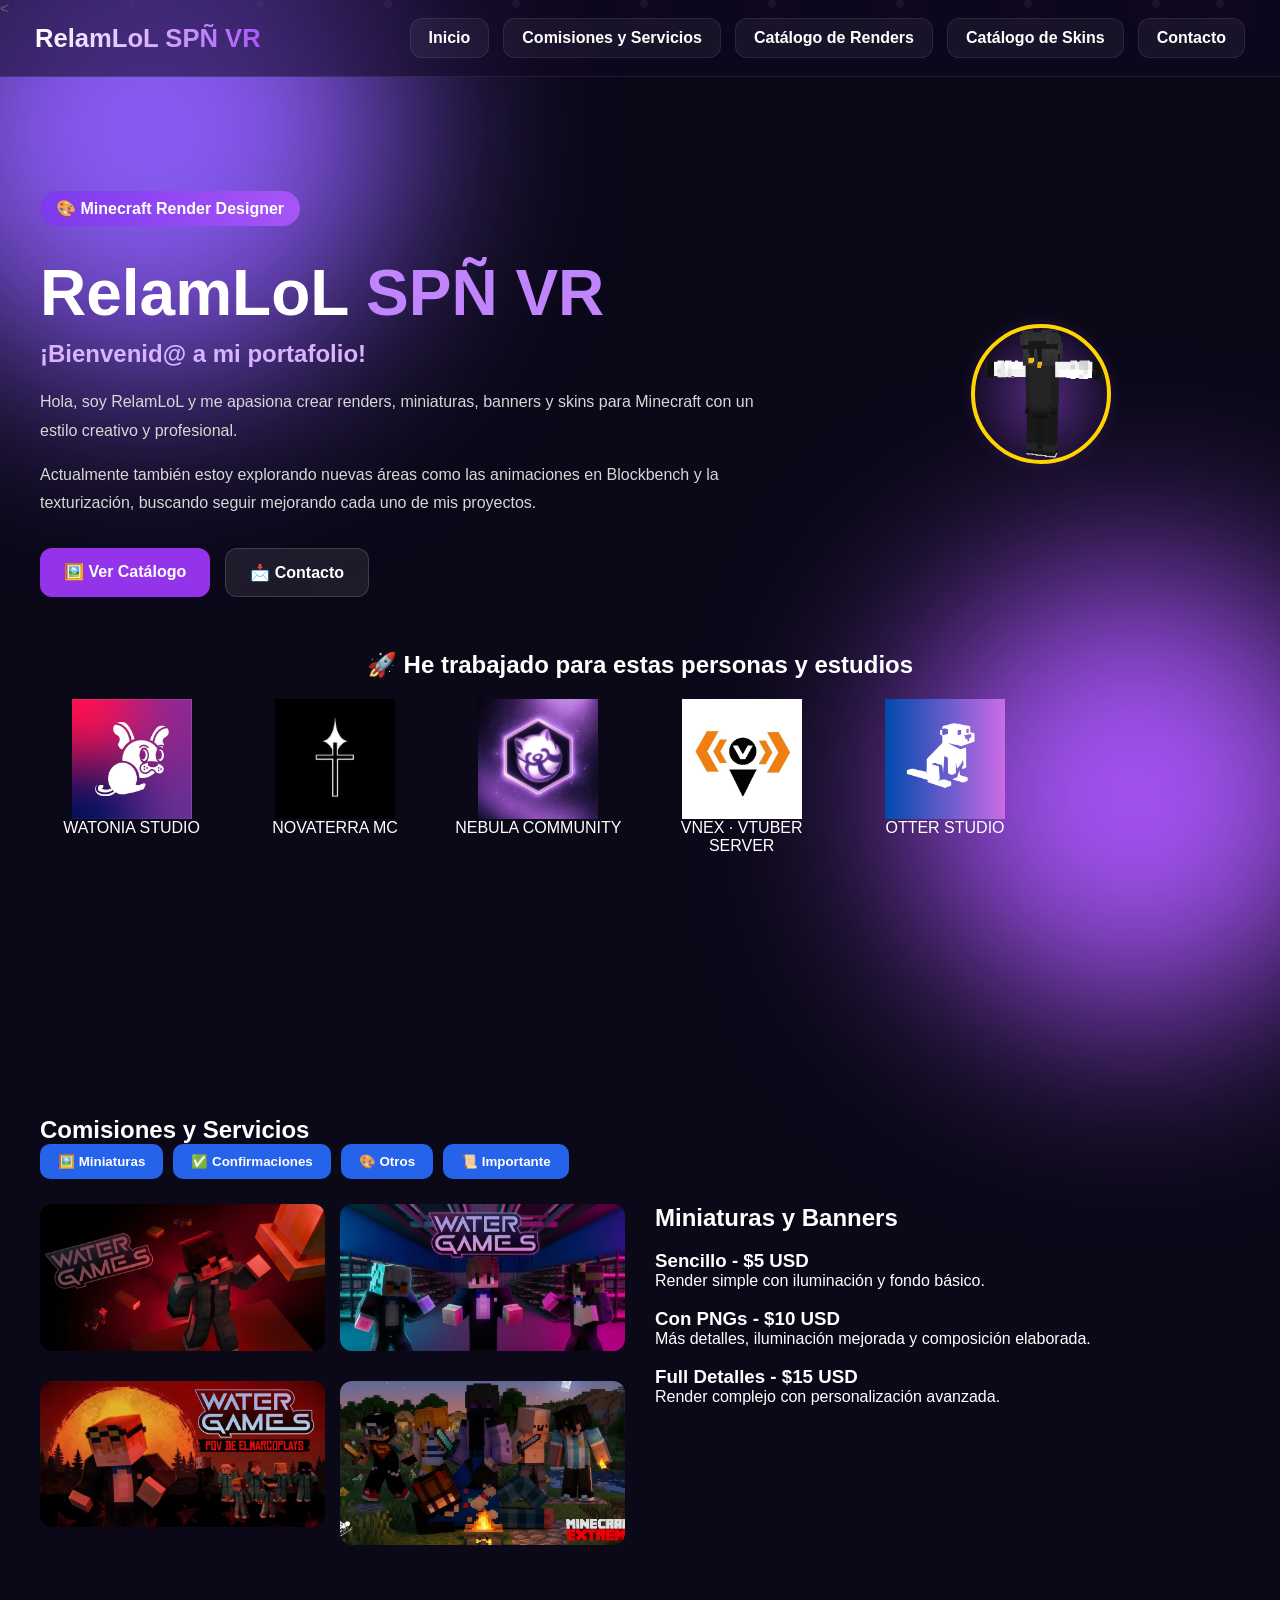
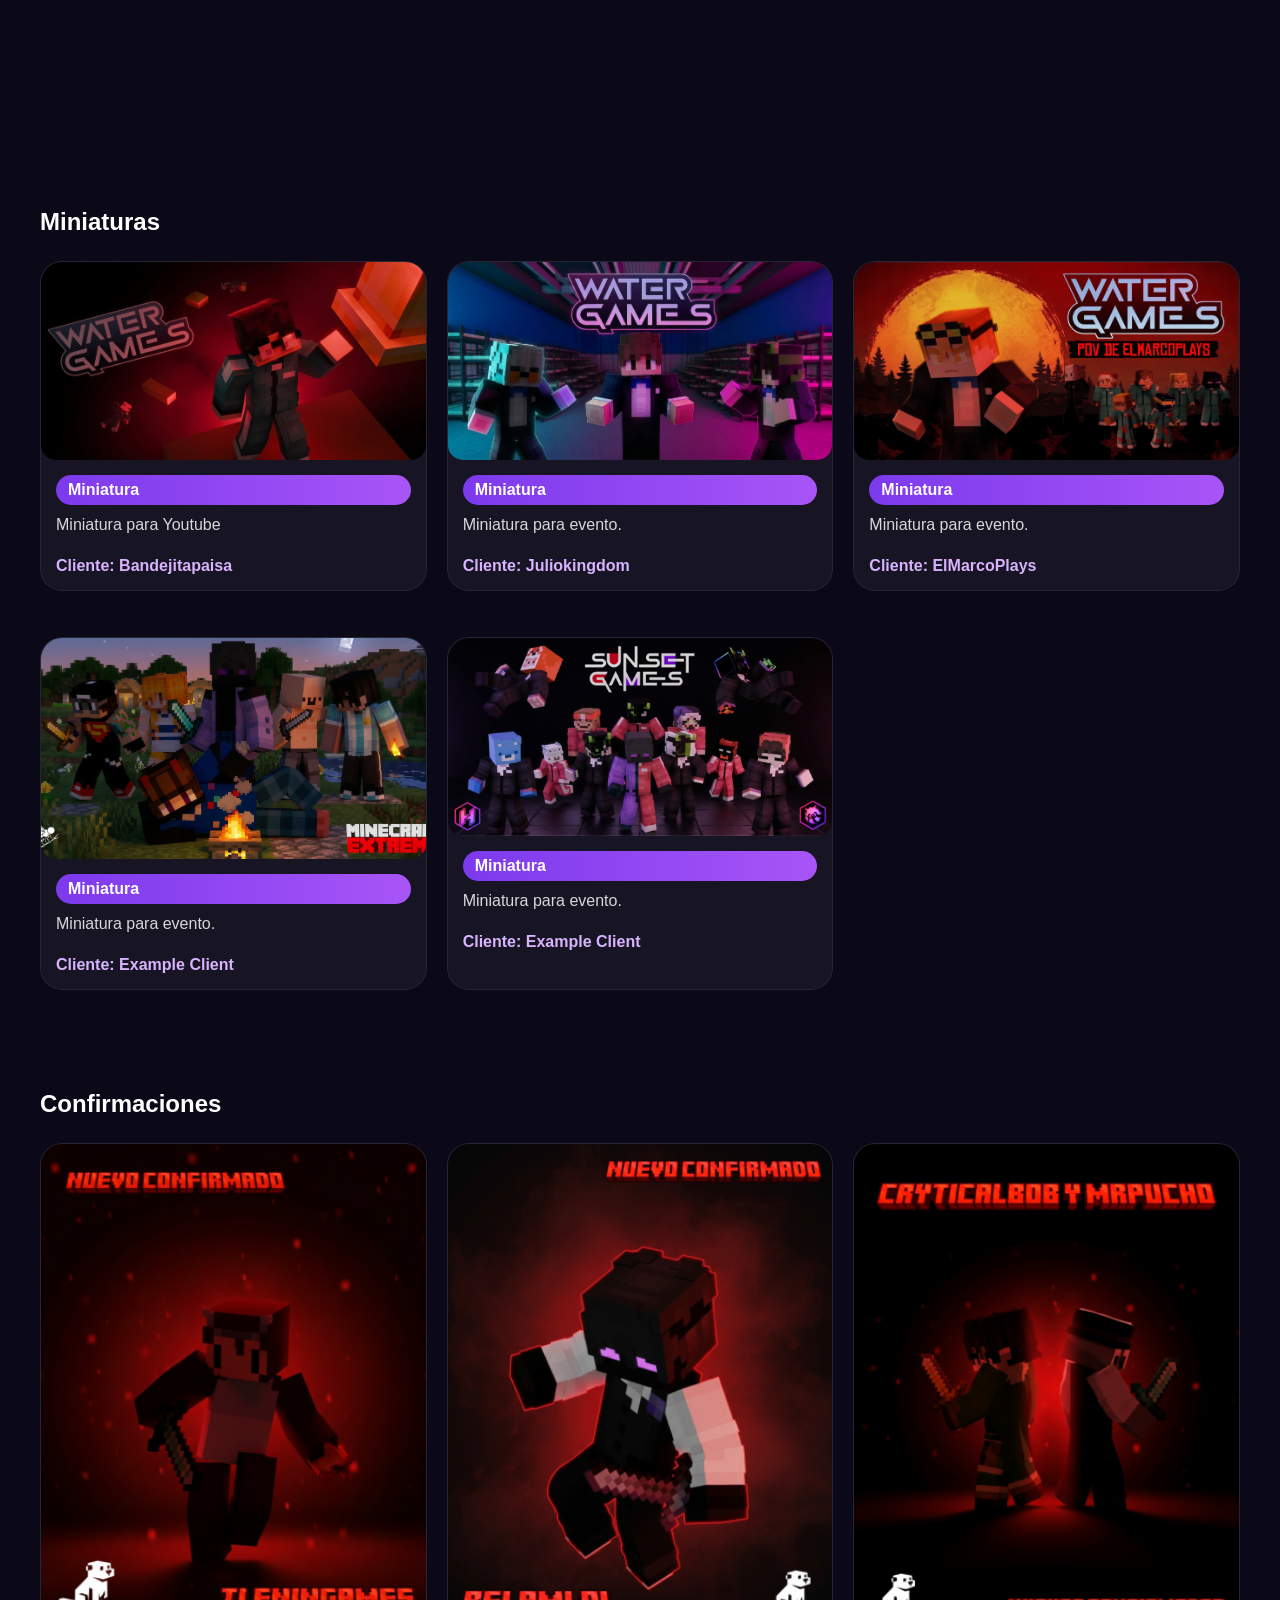
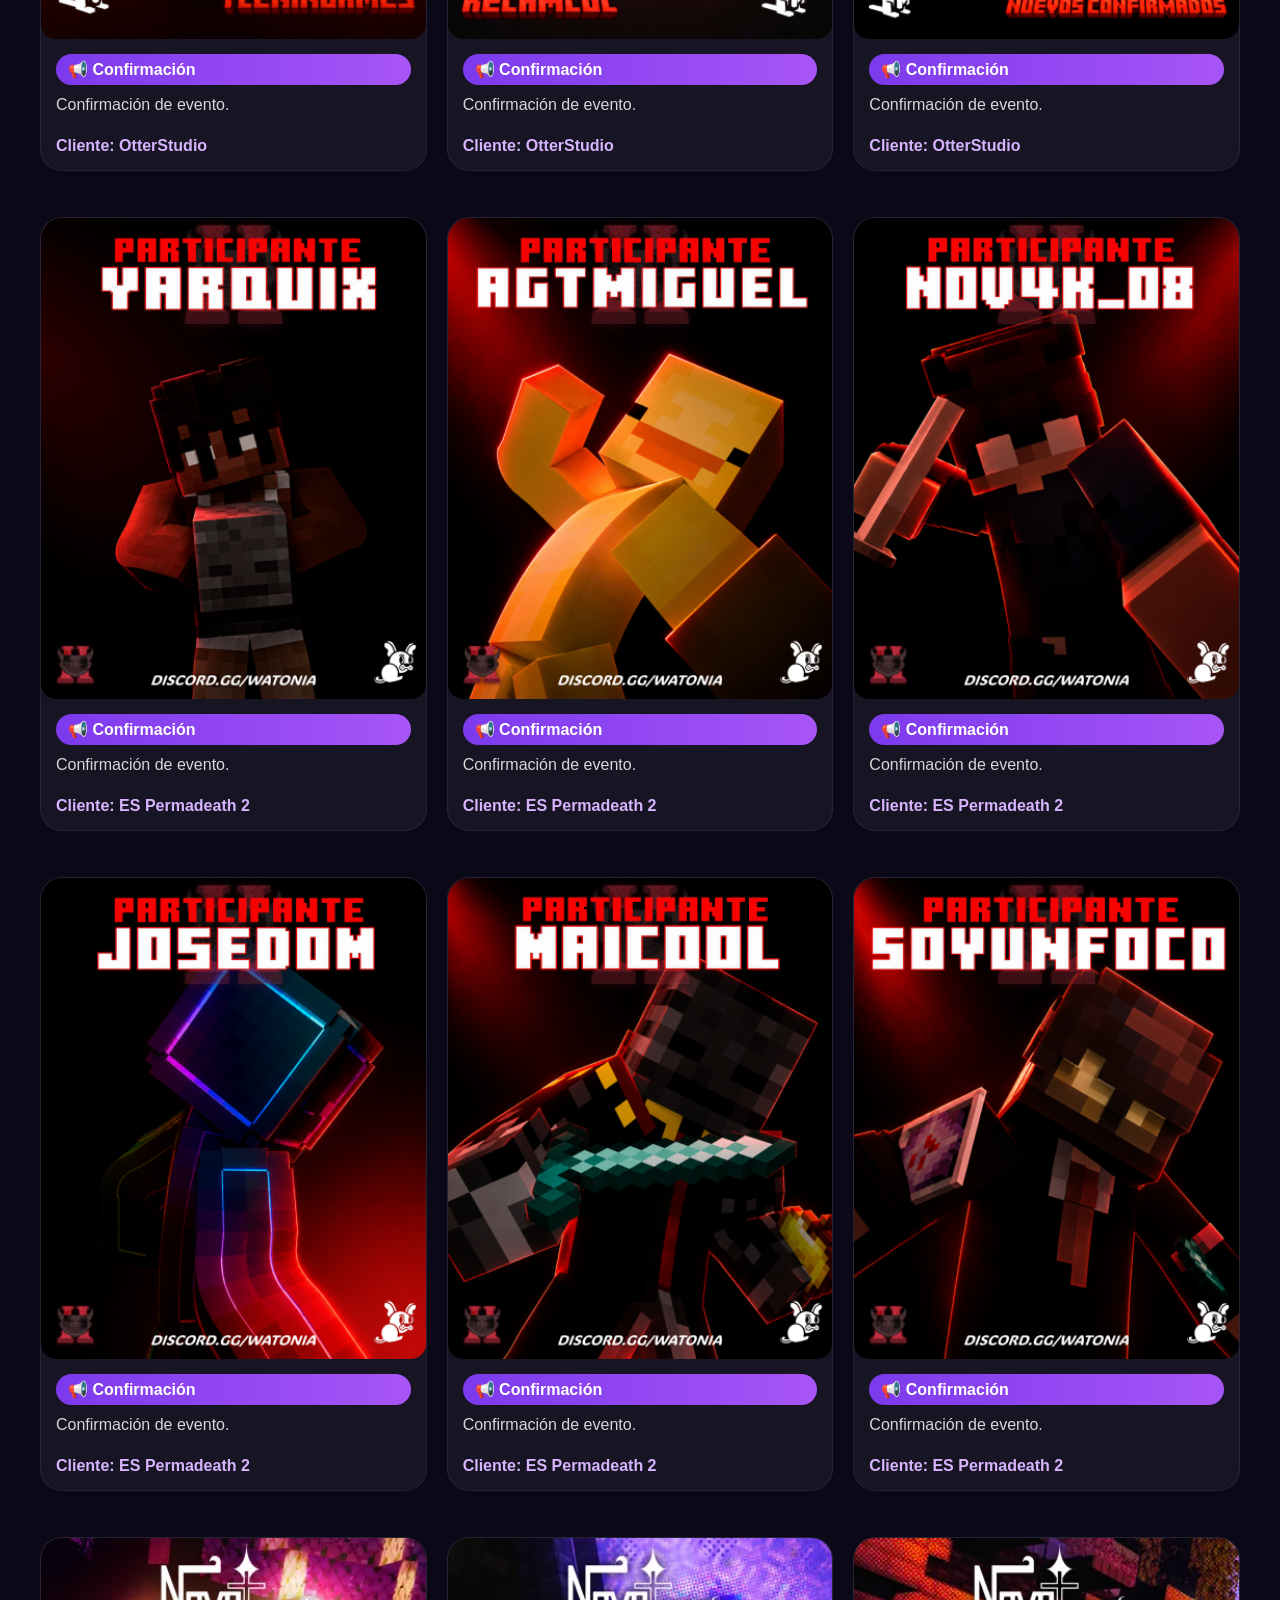
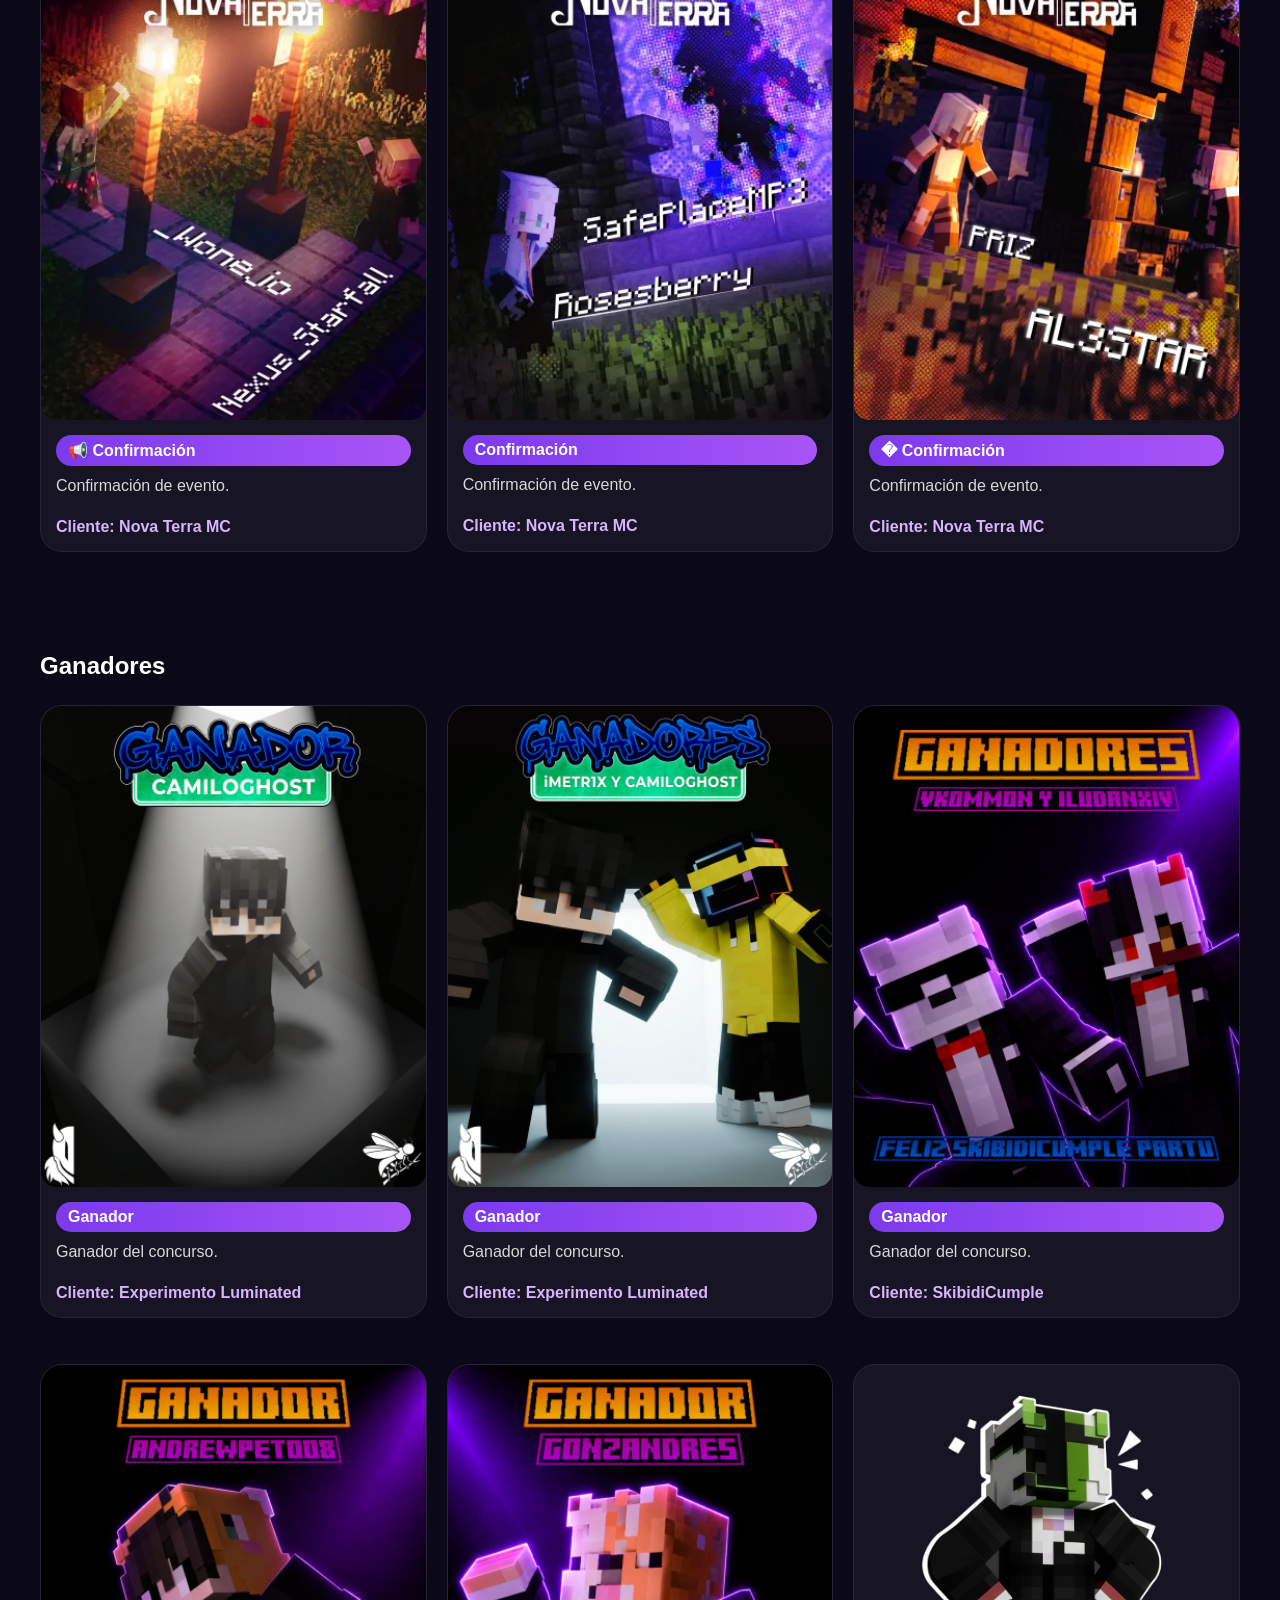
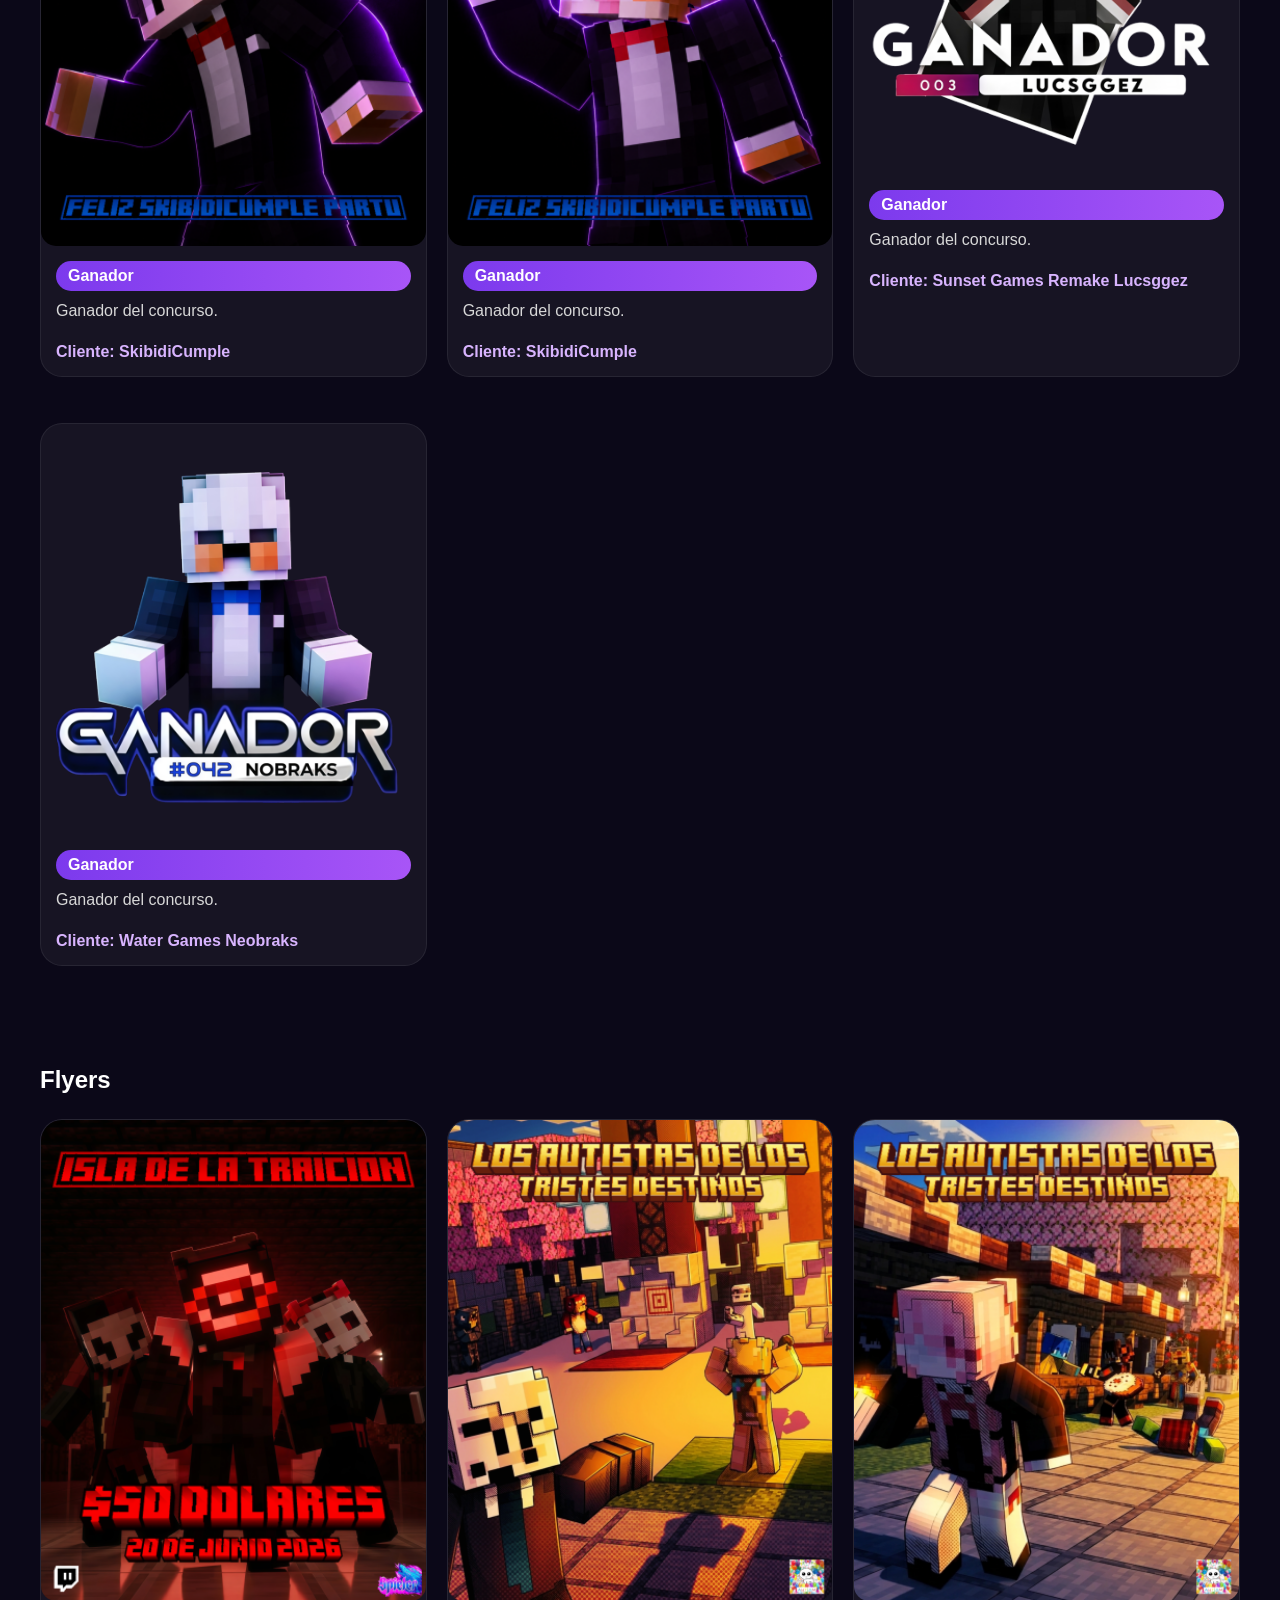
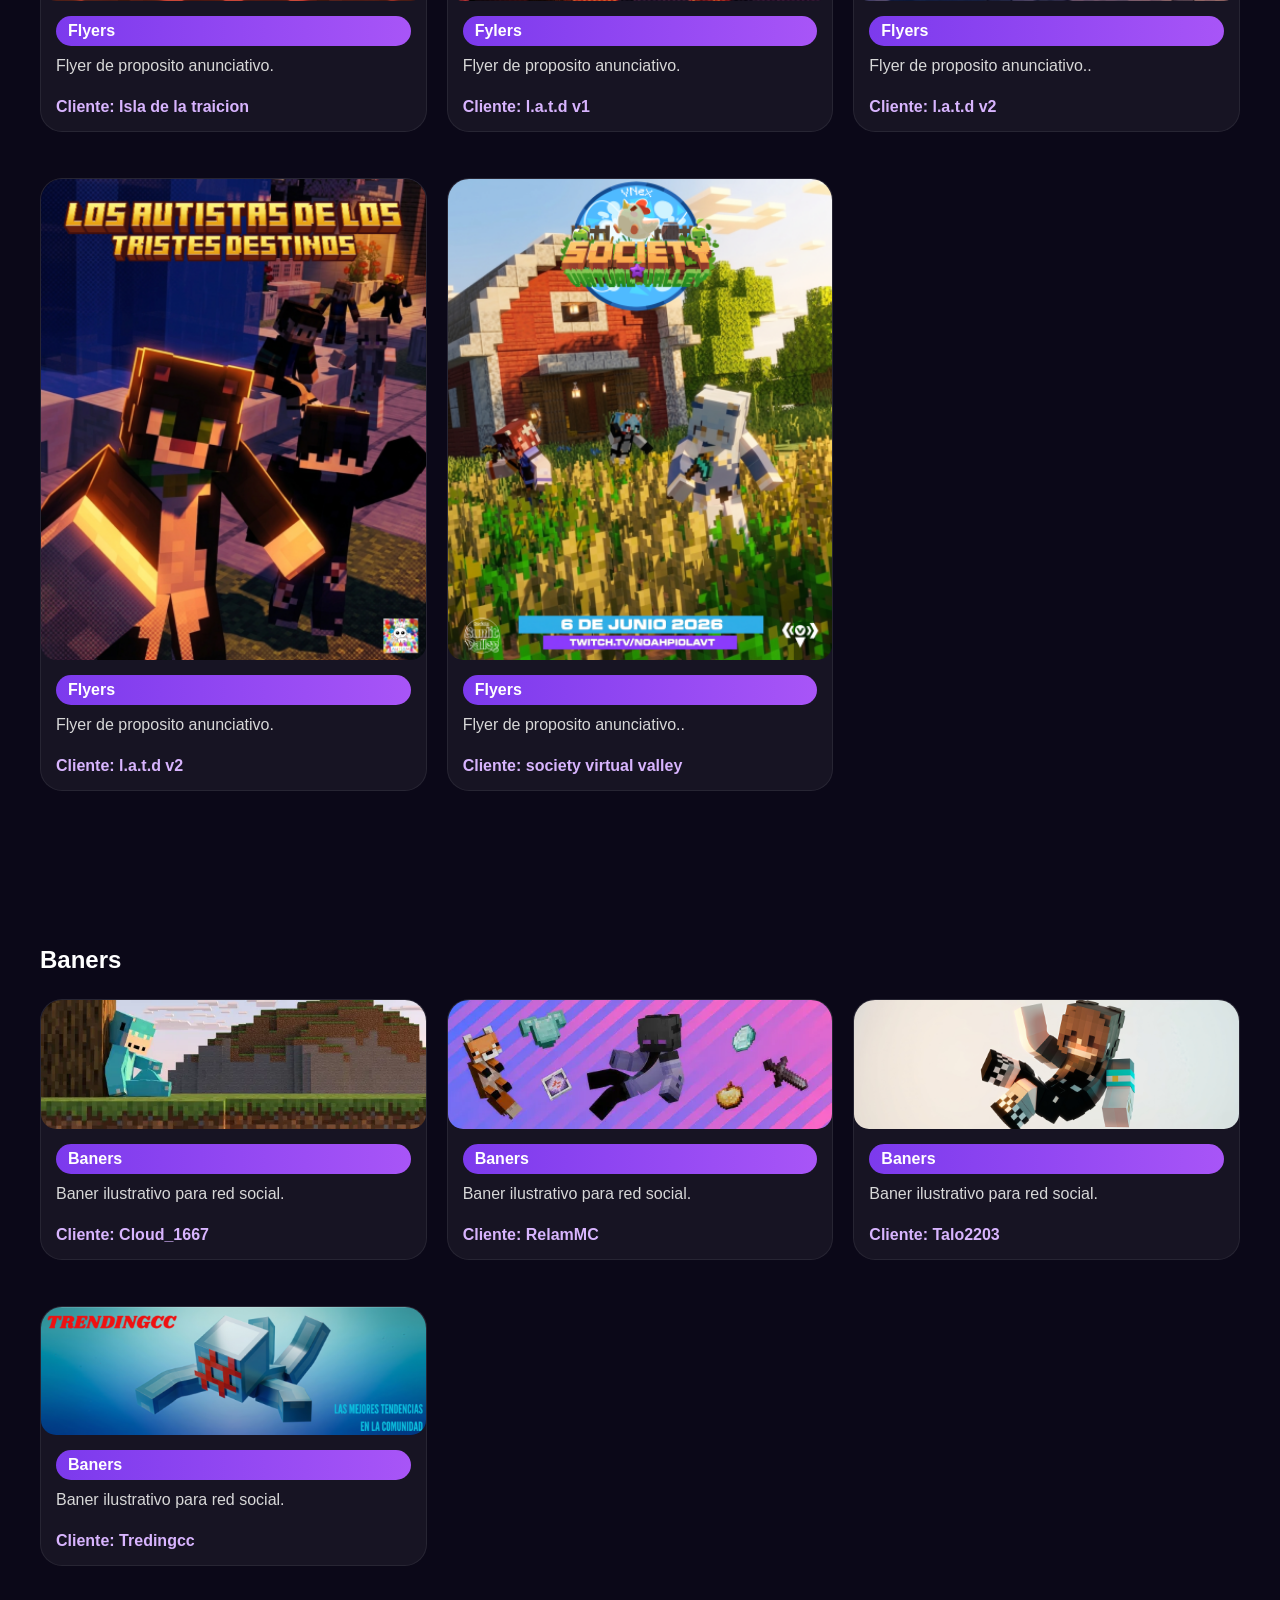
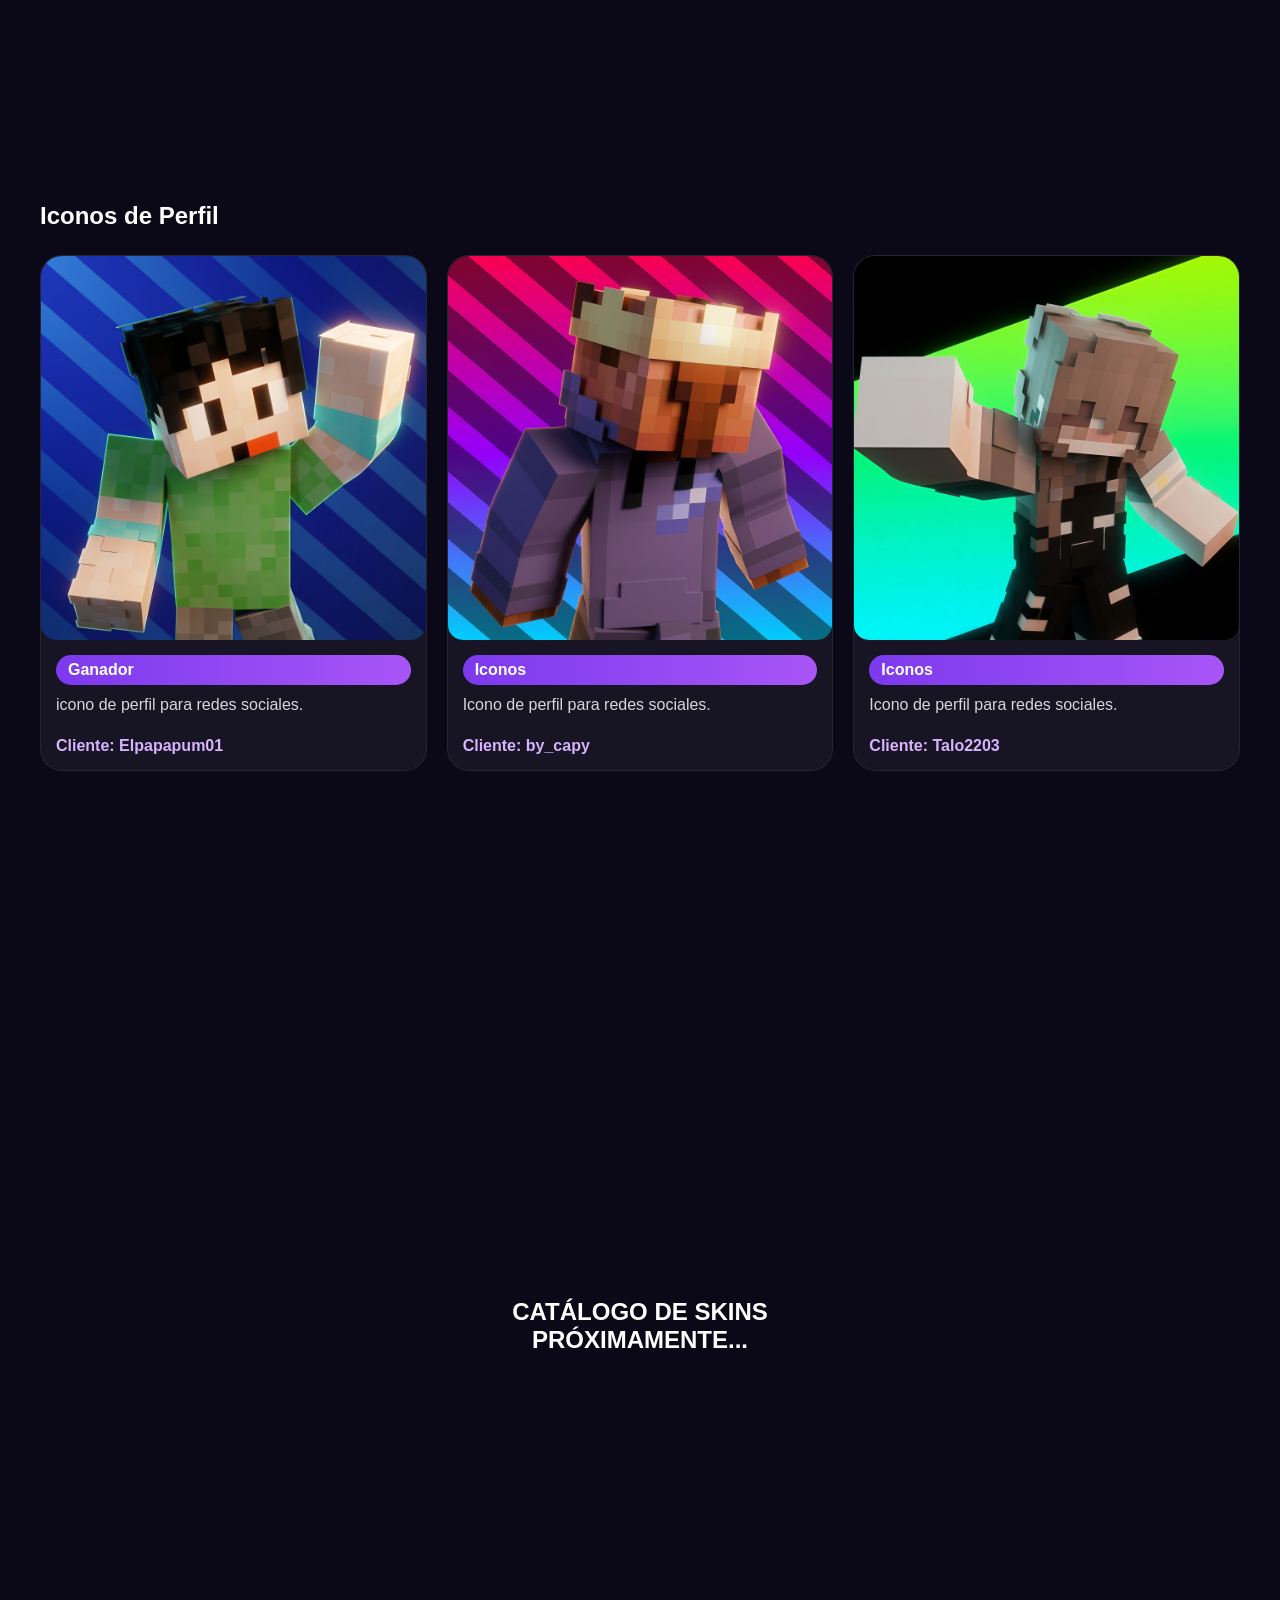
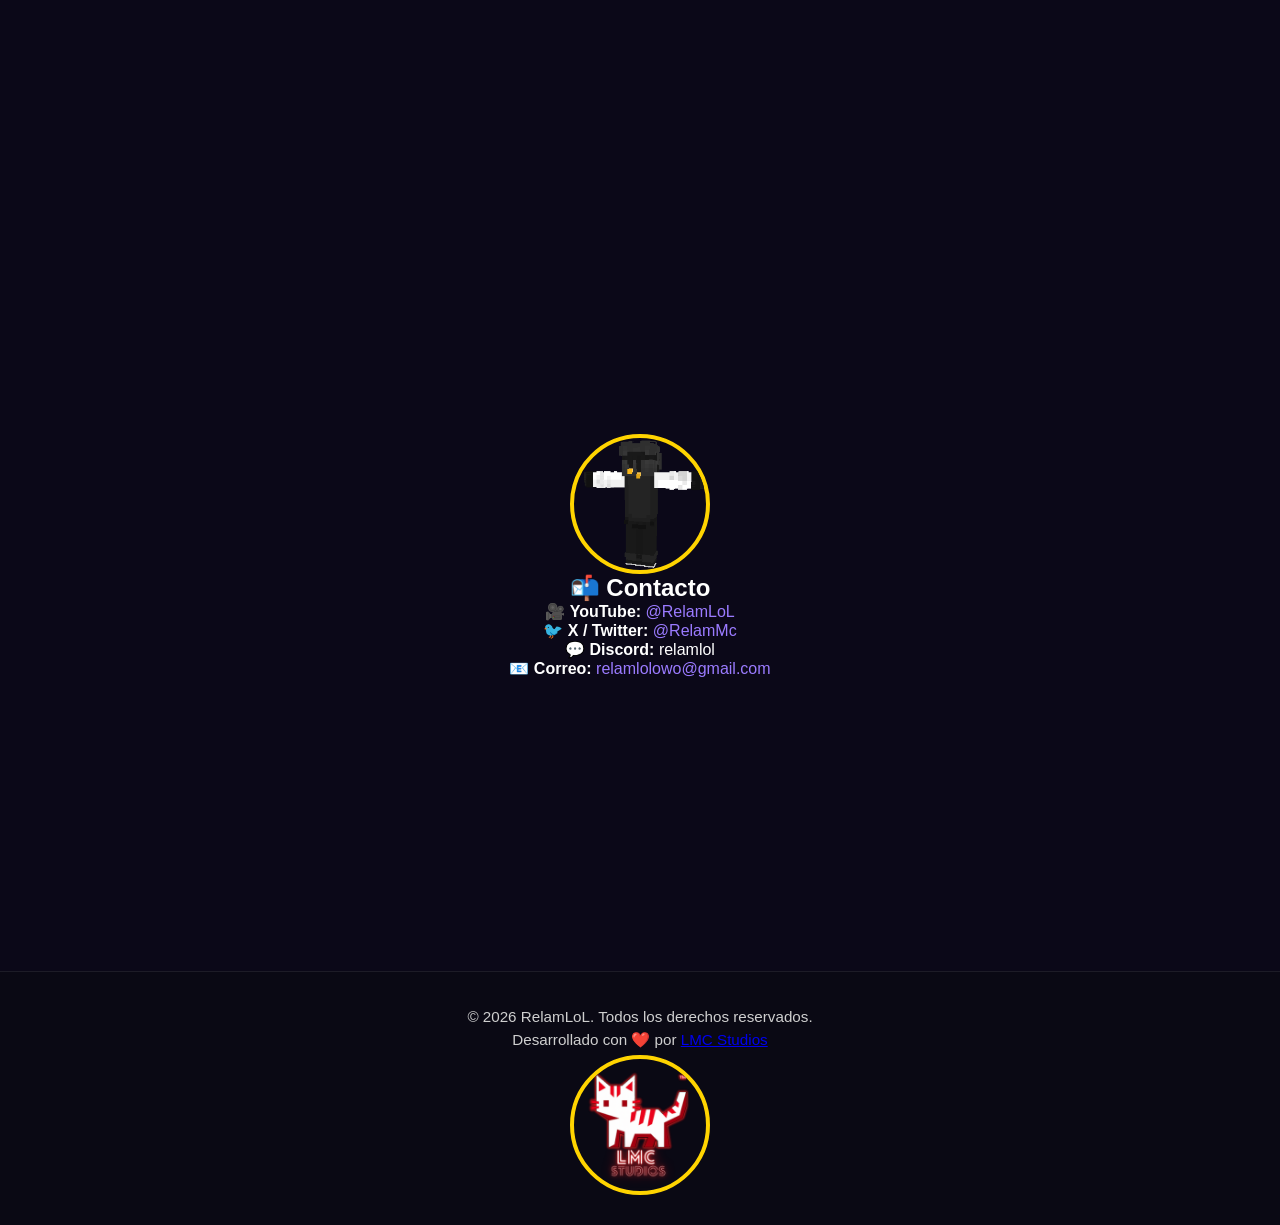
==== commit 2cdfd703: "Add favicon link to index.html" ====
--- a/index.html
+++ b/index.html
@@ -4,6 +4,7 @@
 <meta charset="UTF-8">
 <meta name="viewport" content="width=device-width,initial-scale=1">
 <title>RelamLoL SPÑ VR - Portafolio</title>
+<link rel="icon" type="image/png" href="assets/avatars/relamgif.gif">
 <link rel="stylesheet" href="style.css">
 </head>
 <div class="bg-animation">
--- a/style.css
+++ b/style.css
@@ -9,56 +9,246 @@
 }
 
 body{
+    font-family: "Poppins", Arial, sans-serif;
+    color:#fff;
+    
+
+    background:
+        radial-gradient(circle at top left,#7c3aed55 0%,transparent 30%),
+        radial-gradient(circle at bottom right,#a855f755 0%,transparent 35%),
+        linear-gradient(135deg,#090511,#12071f,#1d1036,#28164a);
+
+    background-size:cover;
+    background-attachment:fixed;
+}
+body{
     font-family:Arial,sans-serif;
-    background:linear-gradient(135deg,#0b1020,#102a5e);
-    color:#fff;
-    overflow-x:auto;
-}
-
+    background:linear-gradient(135deg,#12061f,#29124a,#4c1d95);
+    color:#fff;}
 /* ===========================
    NAVBAR
 =========================== */
-
 .nav{
     position:fixed;
     top:0;
     left:0;
     width:100%;
+
     display:flex;
     justify-content:space-between;
     align-items:center;
+
+    padding:18px 35px;
+
+    background:rgba(18,8,36,.55);
+    backdrop-filter:blur(18px);
+
+    border-bottom:1px solid rgba(255,255,255,.08);
+
+    z-index:999;
+}
+
+/* Contenedor de los enlaces */
+.nav div{
+    display:flex;
+    align-items:center;
+    gap:14px; /* Más separación entre botones */
+    flex-wrap:wrap;
+}
+
+/* Estilo de cada botón */
+.nav a{
+    color:#ffffff;
+    text-decoration:none;
+
+    padding:10px 18px;
+    border-radius:12px;
+
+    background:rgba(255,255,255,.05);
+    border:1px solid rgba(255,255,255,.08);
+
+    transition:all .25s ease;
+    position:relative;
+    font-weight:600;
+}
+
+/* Hover */
+.nav a:hover{
+    color:#ffffff;
+    background:linear-gradient(135deg,#7c3aed,#a855f7);
+    transform:translateY(-2px);
+    box-shadow:0 8px 20px rgba(168,85,247,.35);
+}
+
+/* Elimina la línea inferior anterior */
+.nav a::after{
+    display:none;
+}
+
+/* Responsive */
+@media (max-width: 900px){
+
+    .nav{
+        flex-direction:column;
+        gap:15px;
+        padding:18px;
+    }
+
+    .nav div{
+        justify-content:center;
+        gap:10px;
+    }
+
+    .nav a{
+        padding:10px 14px;
+        font-size:.9rem;
+    }
+
+}
+.nav h1{
+    font-size:1.6rem;
+    font-weight:800;
+    background:linear-gradient(90deg,#ffffff,#d8b4fe,#a855f7);
+        background-clip:text;
+        -webkit-background-clip:text;
+        color:transparent;
+}
+
+/* ===========================
+   CONTENEDOR HORIZONTAL
+=========================== */
+.wrap{
+    display:flex;
+    flex-direction:column;
+    width:100%;
+    padding-top:90px;
+}
+.panel{
+    width:100%;
+    min-height:100vh;
+    display:flex;
+    justify-content:center;
+    align-items:center;
+    padding:60px 40px;
+}
+/* ===========================
+   HERO ABAOUT
+=========================== */
+.hero-about{
+    display:grid;
+    grid-template-columns:1.3fr .7fr;
+    align-items:center;
+    gap:60px;
+}
+
+.hero-left h1{
+    font-size:4rem;
+    margin:10px 0;
+}
+
+.hero-left h1 span{
+    color:#c084fc;
+}
+
+.hero-left h2{
+    margin-bottom:20px;
+    color:#d8b4fe;
+}
+
+.hero-left p{
+    color:#d7d7d7;
+    line-height:1.8;
+    margin-bottom:15px;
+}
+
+.hero-badge{
+    display:inline-block;
+    padding:8px 16px;
+    border-radius:999px;
+    background:linear-gradient(90deg,#7c3aed,#a855f7);
+    font-weight:bold;
+    margin-bottom:20px;
+}
+
+.hero-buttons{
+    display:flex;
+    gap:15px;
+    margin-top:30px;
+}
+
+.btn-primary,
+.btn-secondary{
+    text-decoration:none;
     padding:14px 24px;
-    background:#09111ecc;
-    backdrop-filter:blur(8px);
-    z-index:999;
-}
-
-.nav a{
+    border-radius:12px;
+    font-weight:bold;
+    transition:.3s;
+}
+
+.btn-primary{
+    background:#9333ea;
     color:white;
-    text-decoration:none;
-    margin:0 10px;
-    transition:.2s;
-}
-
-.nav a:hover{
-    color:#8cff00;
-}
-
-/* ===========================
-   CONTENEDOR HORIZONTAL
-=========================== */
-
-.wrap{
-    display:flex;
-    padding-top:70px;
-}
-
+}
+
+.btn-secondary{
+    background:rgba(255,255,255,.08);
+    color:white;
+    border:1px solid rgba(255,255,255,.15);
+}
+
+.btn-primary:hover,
+.btn-secondary:hover{
+    transform:translateY(-3px);
+}
+
+.hero-right{
+    display:flex;
+    justify-content:center;
+}
+
+.avatar-glow{
+    padding:12px;
+    border-radius:50%;
+    background:radial-gradient(circle,rgba(168,85,247,.45),transparent 70%);
+    animation:pulse 4s infinite;
+}
+
+.avatar-img{
+    width:300px;
+    height:300px;
+    object-fit:cover;
+    border-radius:50%;
+    border:5px solid #a855f7;
+}
+
+@keyframes pulse{
+    50%{
+        transform:scale(1.05);
+    }
+}
+
+@media(max-width:900px){
+
+    .hero-about{
+        grid-template-columns:1fr;
+        text-align:center;
+    }
+
+    .hero-buttons{
+        justify-content:center;
+        flex-wrap:wrap;
+    }
+
+    .hero-left h1{
+        font-size:2.8rem;
+    }
+
+}
 /* ===========================
    CADA SECCIÓN
 =========================== */
 
 .panel{
-    min-width:100vw;
     min-height:calc(100vh - 70px);
 
     display:flex;
@@ -74,16 +264,26 @@
    TARJETAS
 =========================== */
 .card{
-    width:100%;
-    max-width:1800px; /* Antes: 1400px */
-
-    background:rgba(255,255,255,.08);
-    backdrop-filter:blur(10px);
-
-    border-radius:20px;
-    padding:30px;
-
-    box-shadow:0 0 30px rgba(0,0,0,.3);
+    animation:fadeUp .8s ease;
+}
+
+@keyframes fadeUp{
+
+    from{
+        opacity:0;
+        transform:translateY(40px);
+    }
+
+    to{
+        opacity:1;
+        transform:translateY(0);
+    }
+
+}
+.card{
+    width:100%;
+    max-width:1700px;
+    margin:auto;
 }
 /* ===========================
    SERVICIOS
@@ -119,9 +319,35 @@
 
 .grid{
     display:grid;
-    grid-template-columns:repeat(auto-fit,minmax(180px,1fr));
-    gap:20px;
-    margin-top:20px;
+
+    grid-template-columns:
+    repeat(auto-fill,minmax(300px,1fr));
+
+    gap:26px;
+
+    margin-top:25px;
+}
+.grid{
+    column-count:4;
+    column-gap:20px;
+}
+
+.render-card{
+    display:inline-block;
+    width:100%;
+    margin-bottom:20px;
+}
+
+@media(max-width:1200px){
+    .grid{column-count:3;}
+}
+
+@media(max-width:768px){
+    .grid{column-count:2;}
+}
+
+@media(max-width:500px){
+    .grid{column-count:1;}
 }
 
 /* ===========================
@@ -206,7 +432,6 @@
     width:120px;
     height:120px;
     border-radius:50%;
-    border:3px solid #ffd400;
     display:flex;
     align-items:center;
     justify-content:center;
@@ -273,32 +498,68 @@
 }
 
 .tabs button{
-    padding:10px 16px;
+
+    background:linear-gradient(
+        135deg,
+        #6d28d9,
+        #9333ea
+    );
+
+    color:white;
+
     border:none;
-    border-radius:10px;
-    cursor:pointer;
-    font-weight:bold;
-}
-
+
+    padding:12px 20px;
+
+    border-radius:14px;
+
+    transition:.3s;
+
+}
+
+.tabs button:hover{
+
+    transform:translateY(-2px);
+
+    box-shadow:
+        0 0 20px #9333ea88;
+
+}
 #contenidoServicio h3{
     margin-top:18px;
 }
 
 .preview-grid{
-    display:grid;
-    grid-template-columns:repeat(2,1fr);
-    gap:12px;
-    width:100%;
+
+    columns:3;
+
+    column-gap:16px;
+
 }
 
 .preview-grid img{
-    width:100%;
-    aspect-ratio:16/9;
-    object-fit:cover;
-    border-radius:12px;
-    border:2px solid rgba(255,255,255,.1);
-}
-
+
+    width:100%;
+
+    height:auto;
+
+    display:block;
+
+    margin-bottom:16px;
+
+    break-inside:avoid;
+
+    border-radius:16px;
+
+    transition:.3s;
+
+}
+
+.preview-grid img:hover{
+
+    transform:scale(1.03);
+
+}
 
 /* ===========================
    SERVICIOS - ESTILO PINTEREST
@@ -383,28 +644,48 @@
 
 }
 .render-card{
-    background:rgba(255,255,255,.06);
-    border-radius:18px;
+
+    background:rgba(255,255,255,.05);
+
+    border:1px solid rgba(255,255,255,.07);
+
+    border-radius:22px;
+
     overflow:hidden;
-    transition:.25s;
-    box-shadow:0 8px 20px rgba(0,0,0,.25);
-    height:100%;
+
+    transition:.35s;
+
     display:flex;
     flex-direction:column;
+
 }
 
 .render-card:hover{
-    transform:translateY(-4px);
-}
-
-
+
+    transform:
+        translateY(-8px)
+        scale(1.02);
+
+    box-shadow:
+        0 15px 45px rgba(124,58,237,.45);
+
+}
 .render-card img{
+
     width:100%;
     height:auto;
+
     object-fit:contain;
-    display:block;
-}
-
+
+    transition:.35s;
+
+}
+
+.render-card:hover img{
+
+    transform:scale(1.05);
+
+}
 
 .render-info{
     padding:15px;
@@ -415,15 +696,19 @@
 }
 
 .render-tag{
-    display:inline-block;
-    padding:5px 10px;
+
+    background:linear-gradient(90deg,#7c3aed,#a855f7);
+
+    color:white;
+
+    padding:6px 12px;
+
     border-radius:999px;
-    background:#2563eb;
-    font-size:.85rem;
+
     font-weight:bold;
-    margin-bottom:10px;
-}
-
+
+
+}
 .render-desc{
     color:#d8d8d8;
     margin-bottom:12px;
@@ -431,7 +716,233 @@
 }
 
 .render-author{
-    color:#8cff00;
-    font-weight:bold;
-    font-size:.9rem;
-}+
+    color:#d8b4fe;
+
+    font-weight:700;
+
+}
+/* ===========================
+   LIGHTBOX
+=========================== */
+
+.lightbox{
+    position:fixed;
+    inset:0;
+
+    background:rgba(5,5,15,.92);
+    backdrop-filter:blur(8px);
+
+    display:flex;
+    justify-content:center;
+    align-items:center;
+
+    opacity:0;
+    visibility:hidden;
+
+    transition:.3s;
+
+    z-index:99999;
+}
+
+.lightbox.active{
+    opacity:1;
+    visibility:visible;
+}
+
+.lightbox img{
+    max-width:92vw;
+    max-height:92vh;
+
+    border-radius:18px;
+
+    box-shadow:
+        0 0 60px rgba(168,85,247,.35);
+
+    animation:zoomIn .25s ease;
+}
+
+.lightbox-close{
+    position:absolute;
+    top:25px;
+    right:35px;
+
+    font-size:55px;
+    cursor:pointer;
+
+    color:white;
+
+    transition:.25s;
+}
+
+.lightbox-close:hover{
+    color:#c084fc;
+    transform:rotate(90deg);
+}
+
+@keyframes zoomIn{
+
+    from{
+        transform:scale(.8);
+        opacity:0;
+    }
+
+    to{
+        transform:scale(1);
+        opacity:1;
+    }
+
+}
+/* ===========================
+   FONDO ANIMADO
+=========================== */
+
+body{
+    background:#0b0818;
+    position:relative;
+}
+
+body::before,
+body::after{
+    content:"";
+    position:fixed;
+    border-radius:50%;
+    filter:blur(100px);
+    z-index:-2;
+    animation:blobMove 18s ease-in-out infinite alternate;
+}
+
+body::before{
+    width:500px;
+    height:500px;
+    background:#8b5cf6;
+    top:-120px;
+    left:-100px;
+}
+
+body::after{
+    width:450px;
+    height:450px;
+    background:#a855f7;
+    bottom:-120px;
+    right:-80px;
+    animation-duration:24s;
+}
+
+@keyframes blobMove{
+
+    0%{
+        transform:
+            translate(0px,0px)
+            scale(1);
+    }
+
+    50%{
+        transform:
+            translate(120px,60px)
+            scale(1.15);
+    }
+
+    100%{
+        transform:
+            translate(-80px,-60px)
+            scale(.95);
+    }
+
+}
+.particles{
+    position:fixed;
+    inset:0;
+    pointer-events:none;
+    z-index:-1;
+}
+
+.particles span{
+    position:absolute;
+    width:8px;
+    height:8px;
+    border-radius:50%;
+    background:#c084fc;
+    opacity:.4;
+    animation:floatParticle linear infinite;
+}
+
+.particles span:nth-child(1){left:10%;animation-duration:18s;}
+.particles span:nth-child(2){left:20%;animation-duration:12s;}
+.particles span:nth-child(3){left:30%;animation-duration:15s;}
+.particles span:nth-child(4){left:40%;animation-duration:22s;}
+.particles span:nth-child(5){left:50%;animation-duration:13s;}
+.particles span:nth-child(6){left:60%;animation-duration:20s;}
+.particles span:nth-child(7){left:70%;animation-duration:17s;}
+.particles span:nth-child(8){left:80%;animation-duration:11s;}
+.particles span:nth-child(9){left:90%;animation-duration:19s;}
+.particles span:nth-child(10){left:95%;animation-duration:14s;}
+
+@keyframes floatParticle{
+
+    from{
+        transform:translateY(110vh) scale(.5);
+    }
+
+    to{
+        transform:translateY(-20vh) scale(1.2);
+    }
+
+}
+
+html{
+    scroll-behavior:smooth;
+}
+
+.wrap{
+    display:flex;
+    overflow-y:hidden;
+    scroll-snap-type:x mandatory;
+}
+
+.wrap::-webkit-scrollbar{
+    display:none;
+}
+
+.panel{
+    scroll-snap-align:start;
+}
+
+.panel.visible{
+    opacity: 1;
+    transform: translateY(0);
+}
+
+
+
+
+.footer{
+    width:100%;
+    text-align:center;
+    padding:30px 20px;
+    background:rgba(10,10,20,.8);
+    backdrop-filter:blur(10px);
+    border-top:1px solid rgba(255,255,255,.08);
+    color:#cfcfcf;
+    font-size:.95rem;
+}
+
+.footer p{
+    margin:6px 0;
+}
+
+.footer strong{
+    color:#b26cff;
+}
+
+#contacto a{
+    color:#9b7bff;
+    text-decoration:none;
+    transition:.2s;
+}
+
+#contacto a:hover{
+    color:#d7b3ff;
+    text-decoration:underline;
+}
+
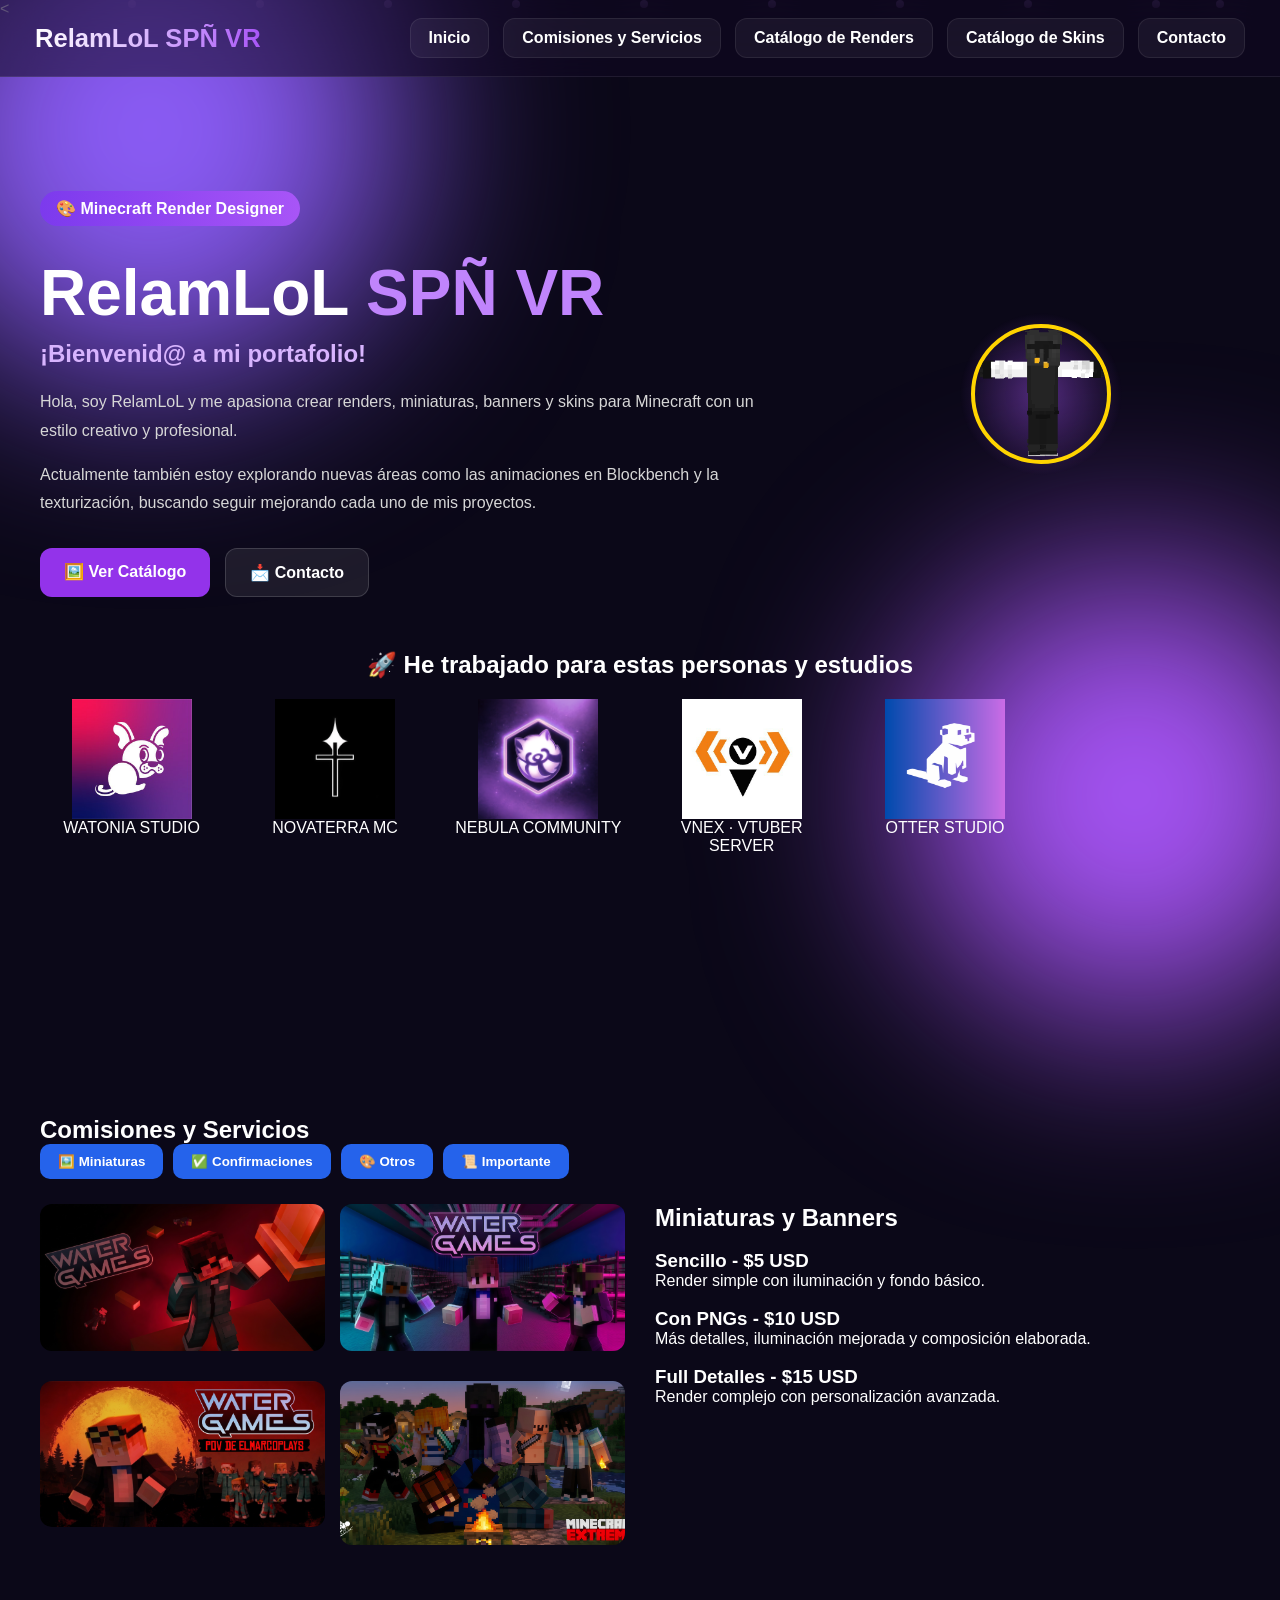
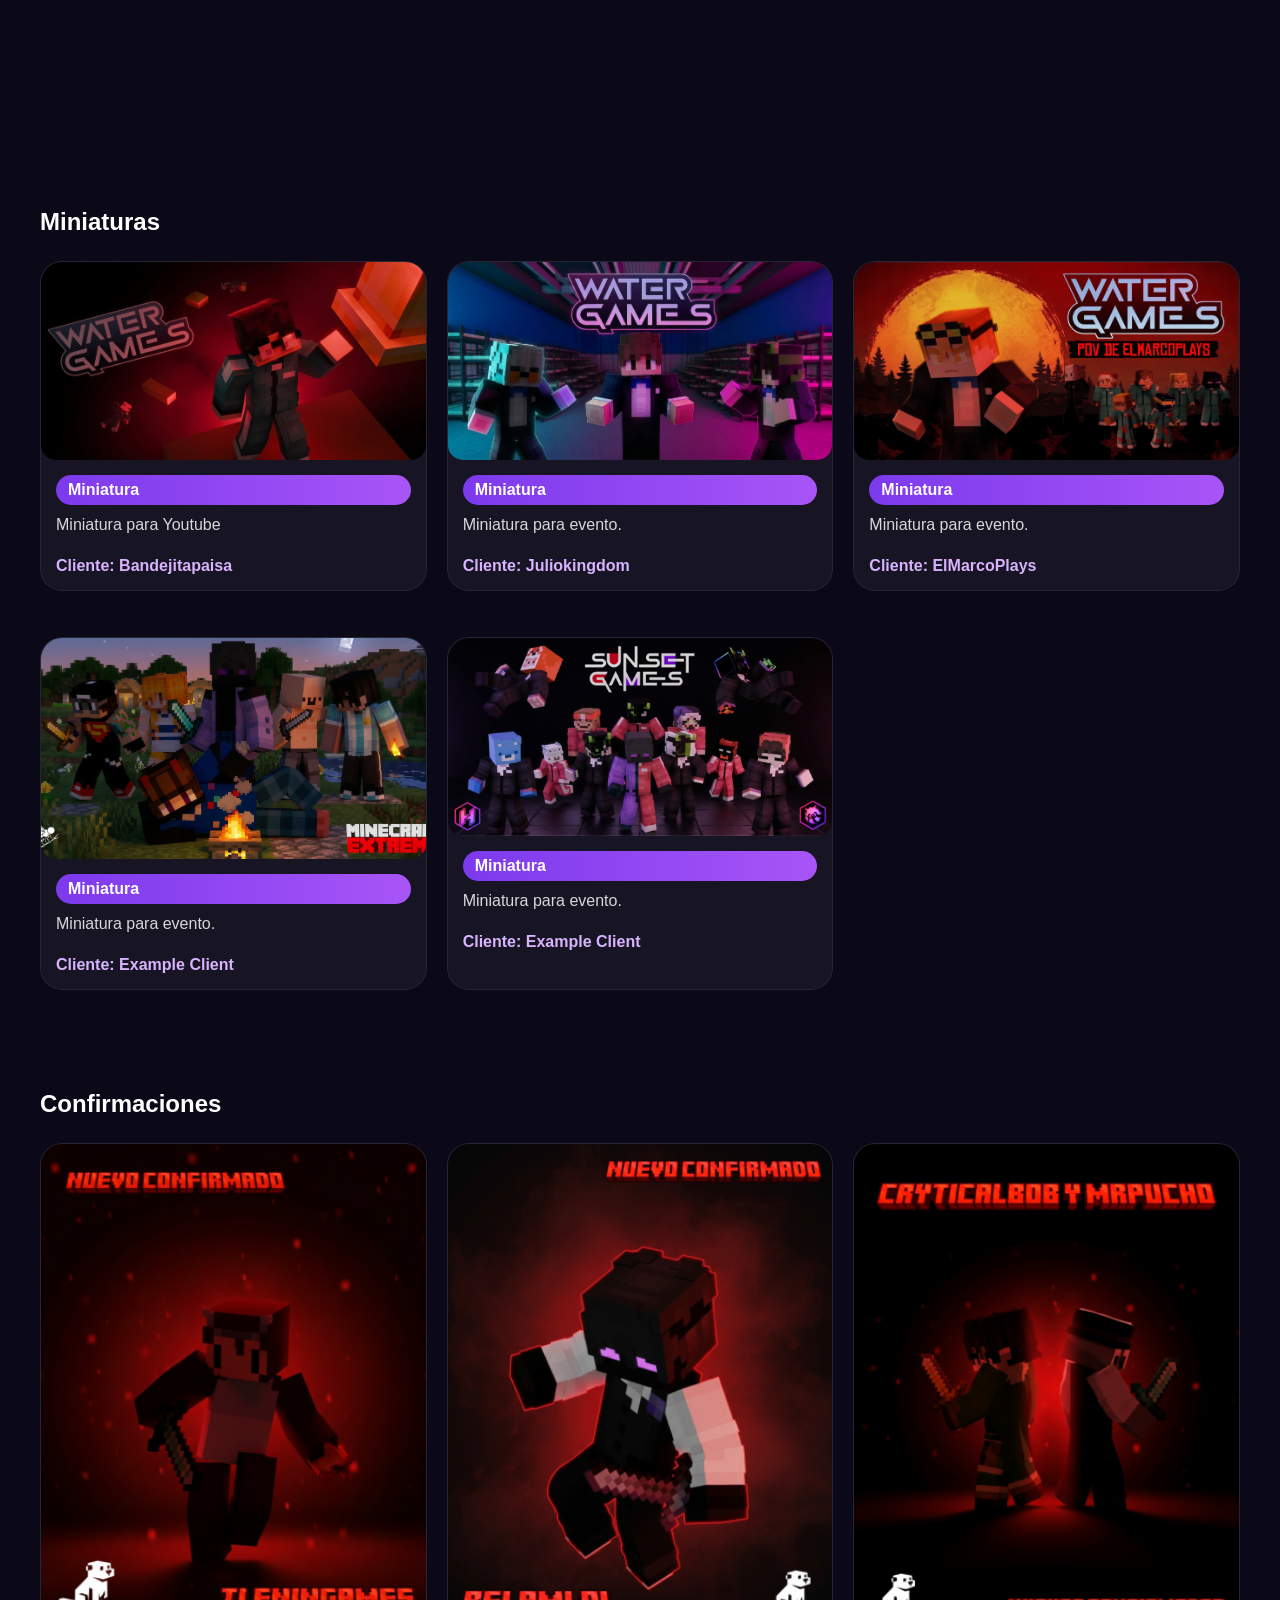
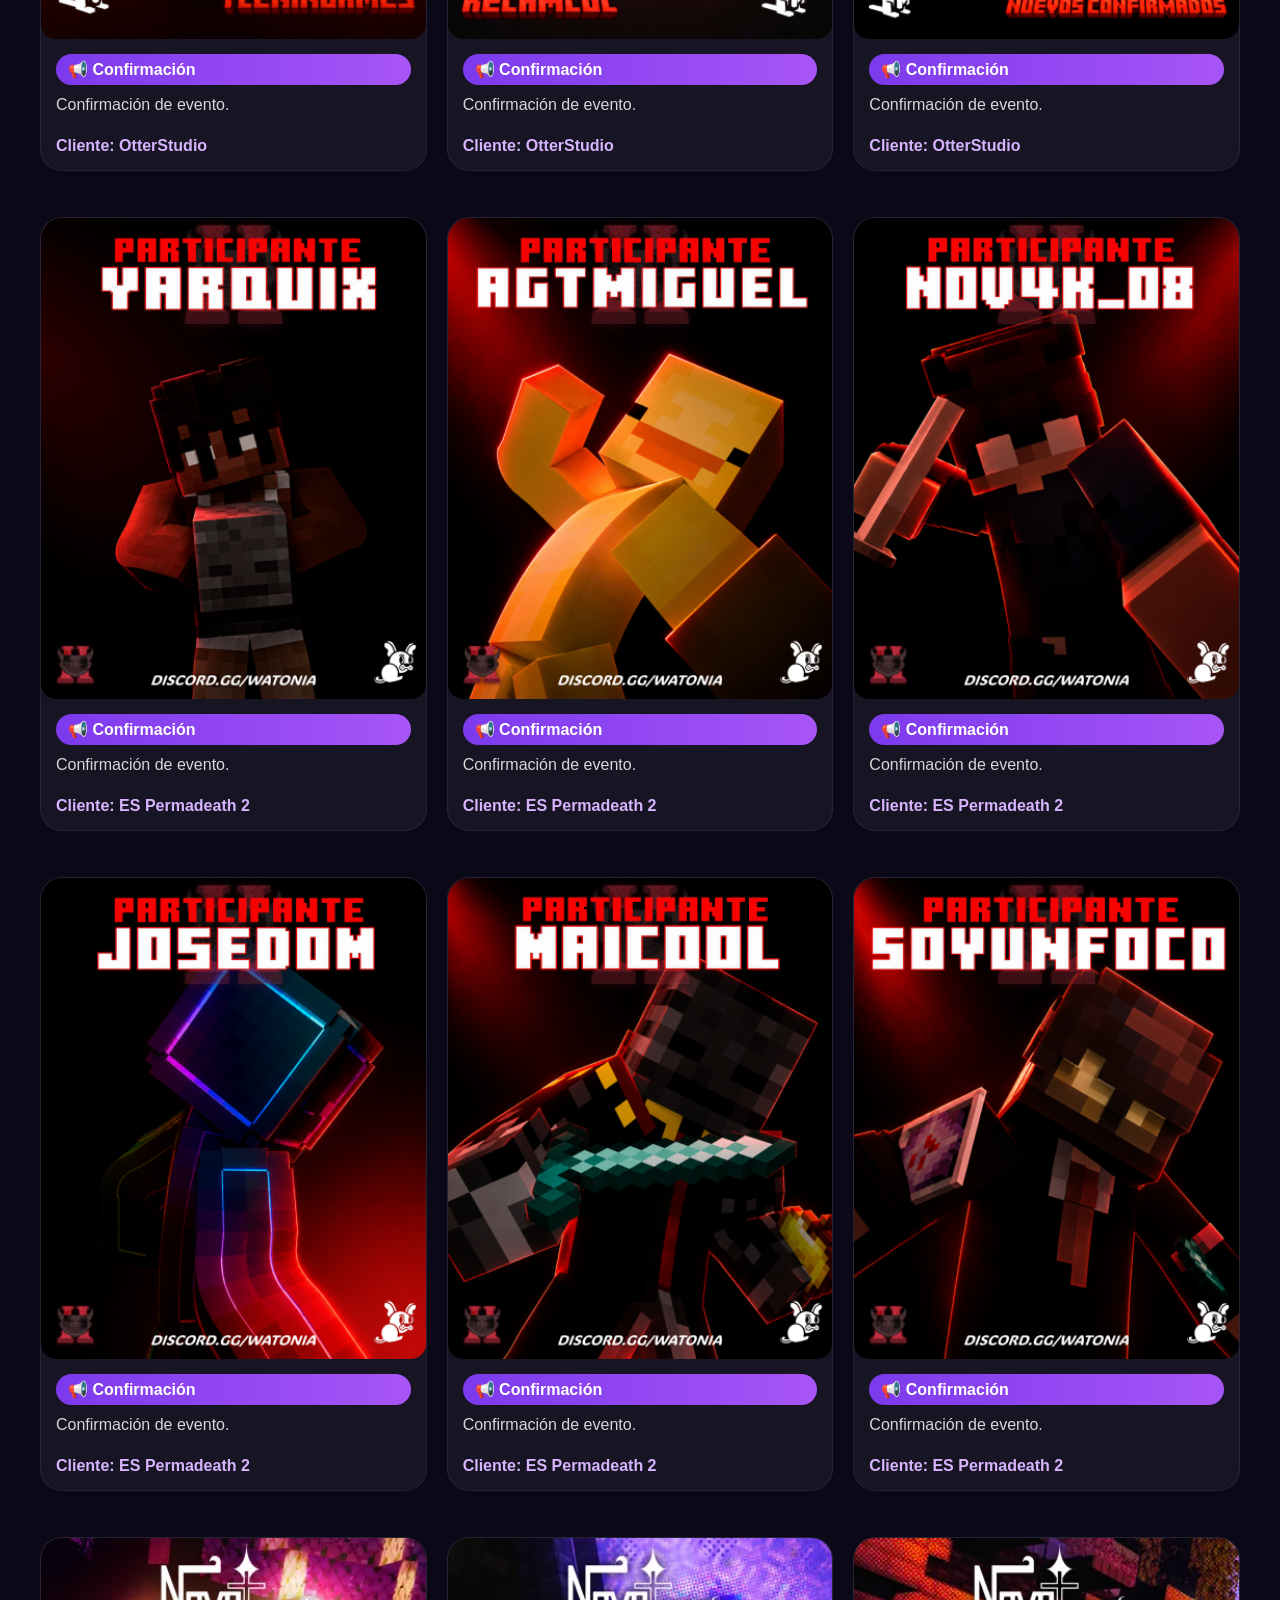
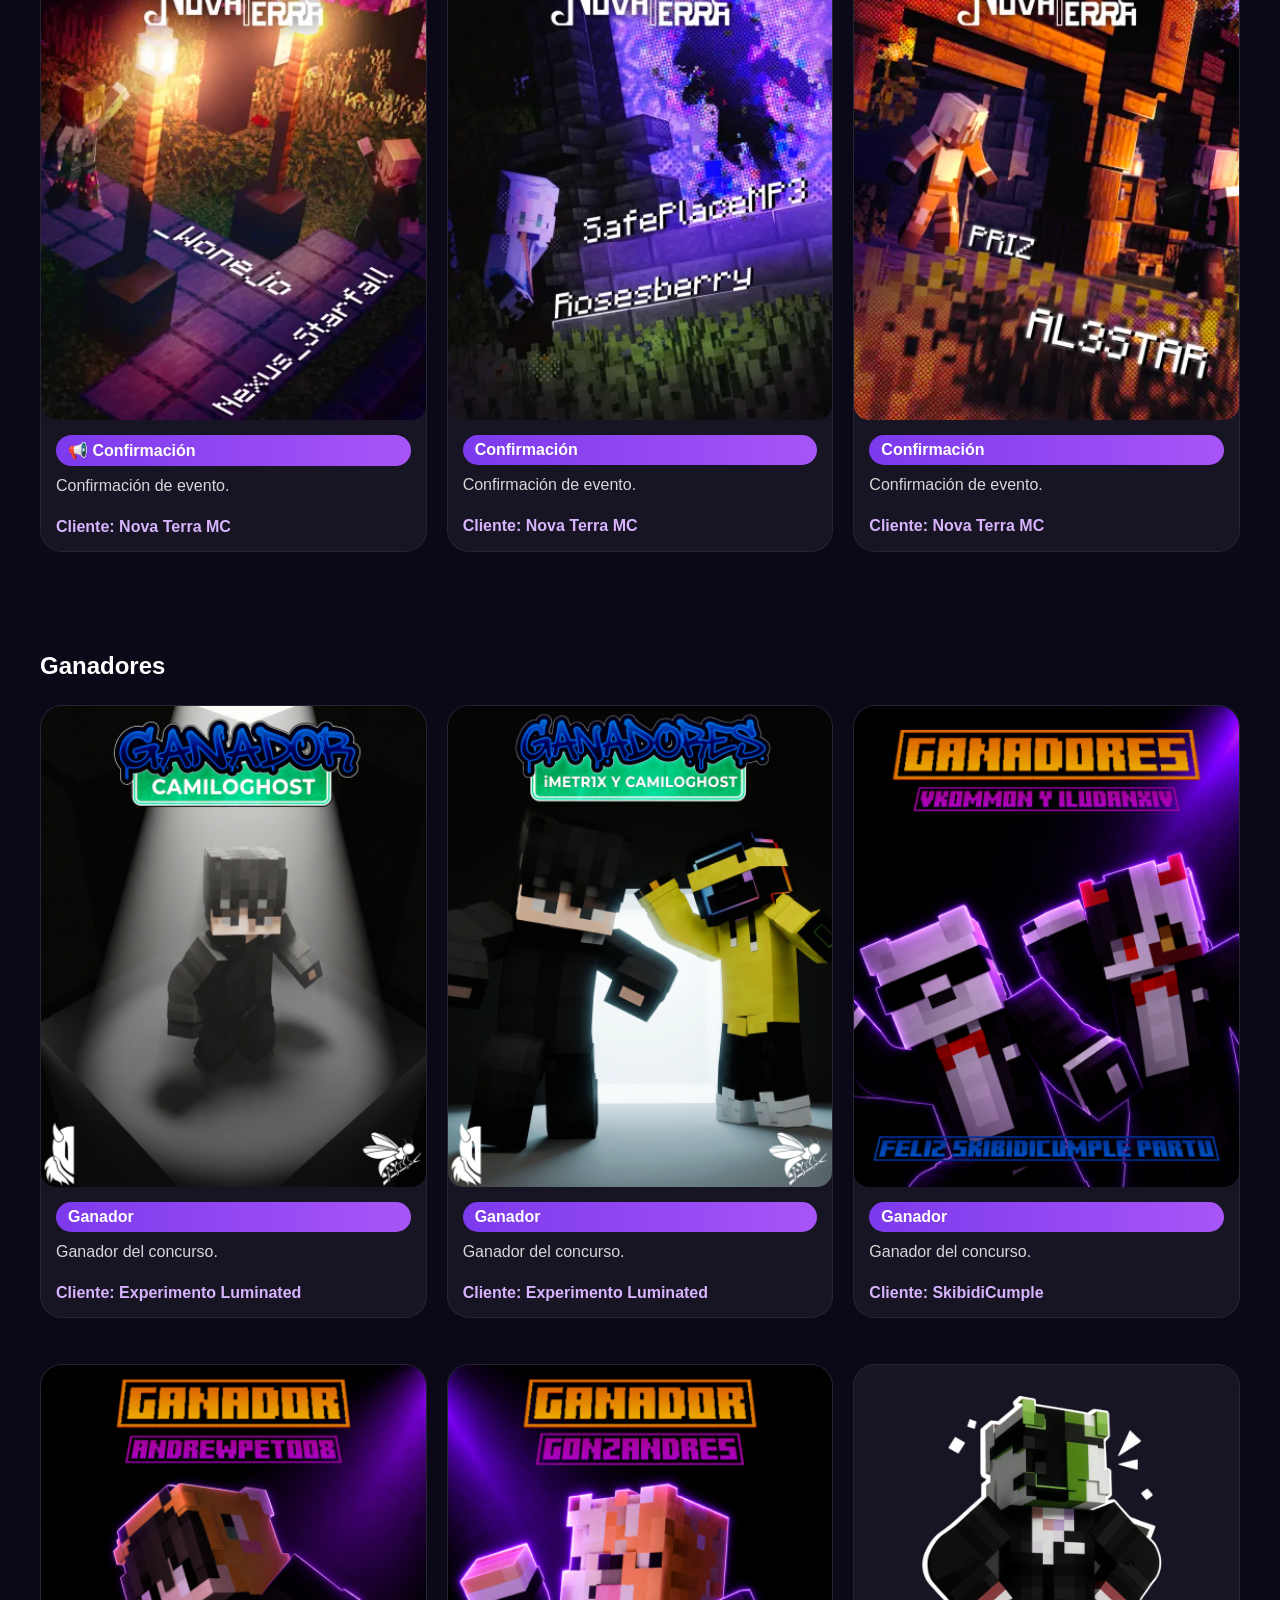
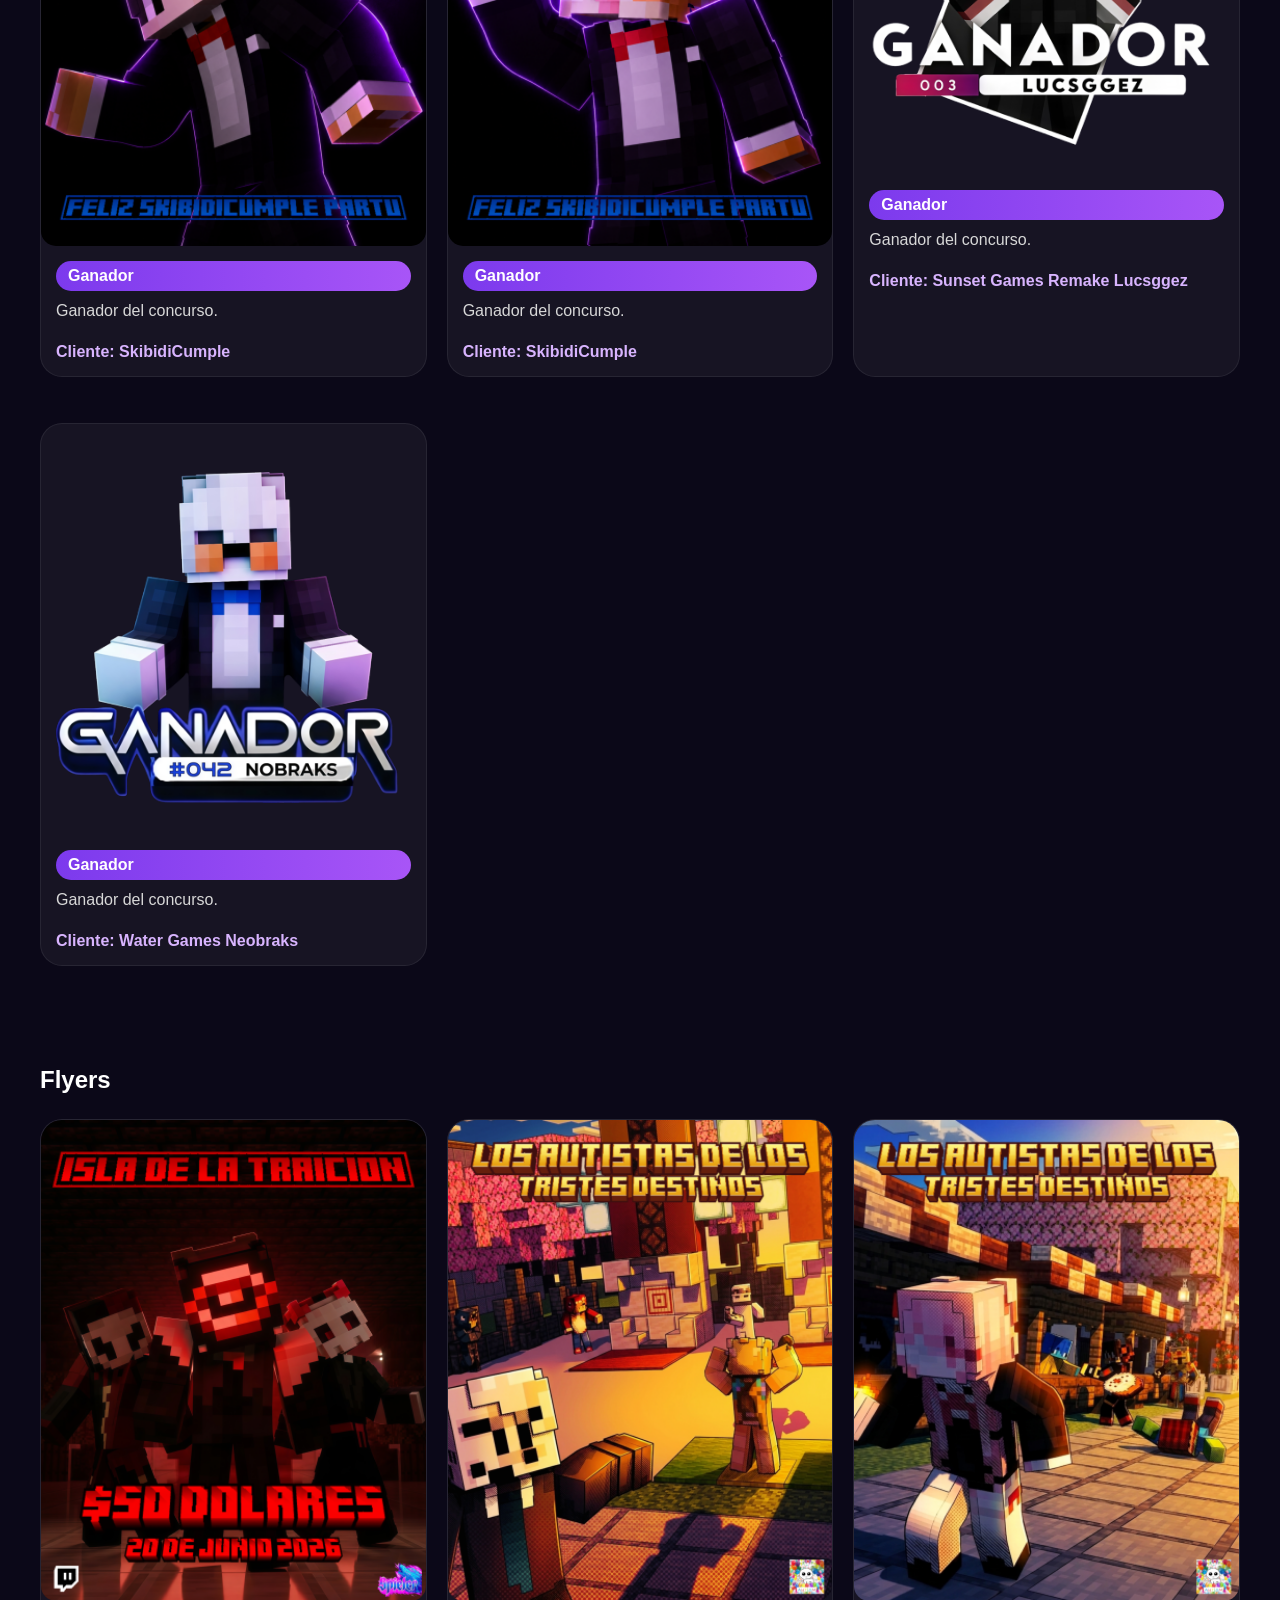
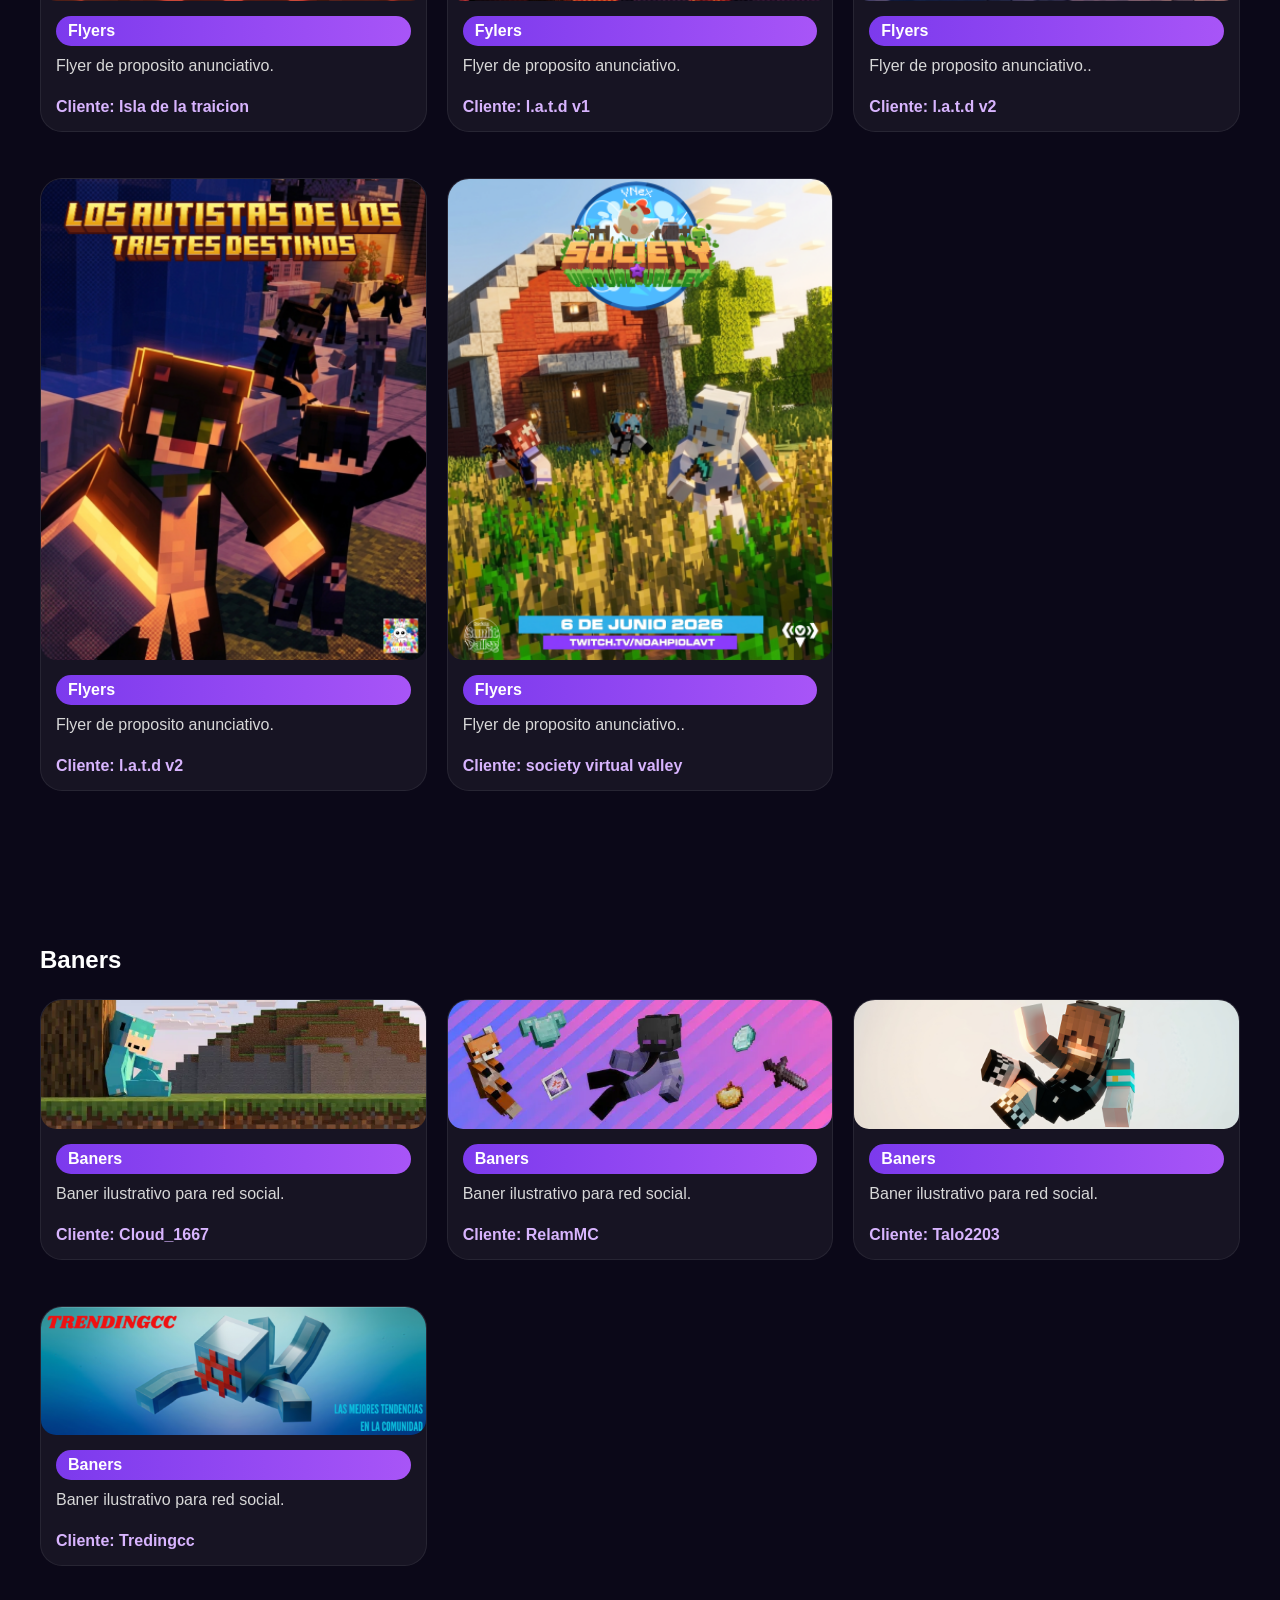
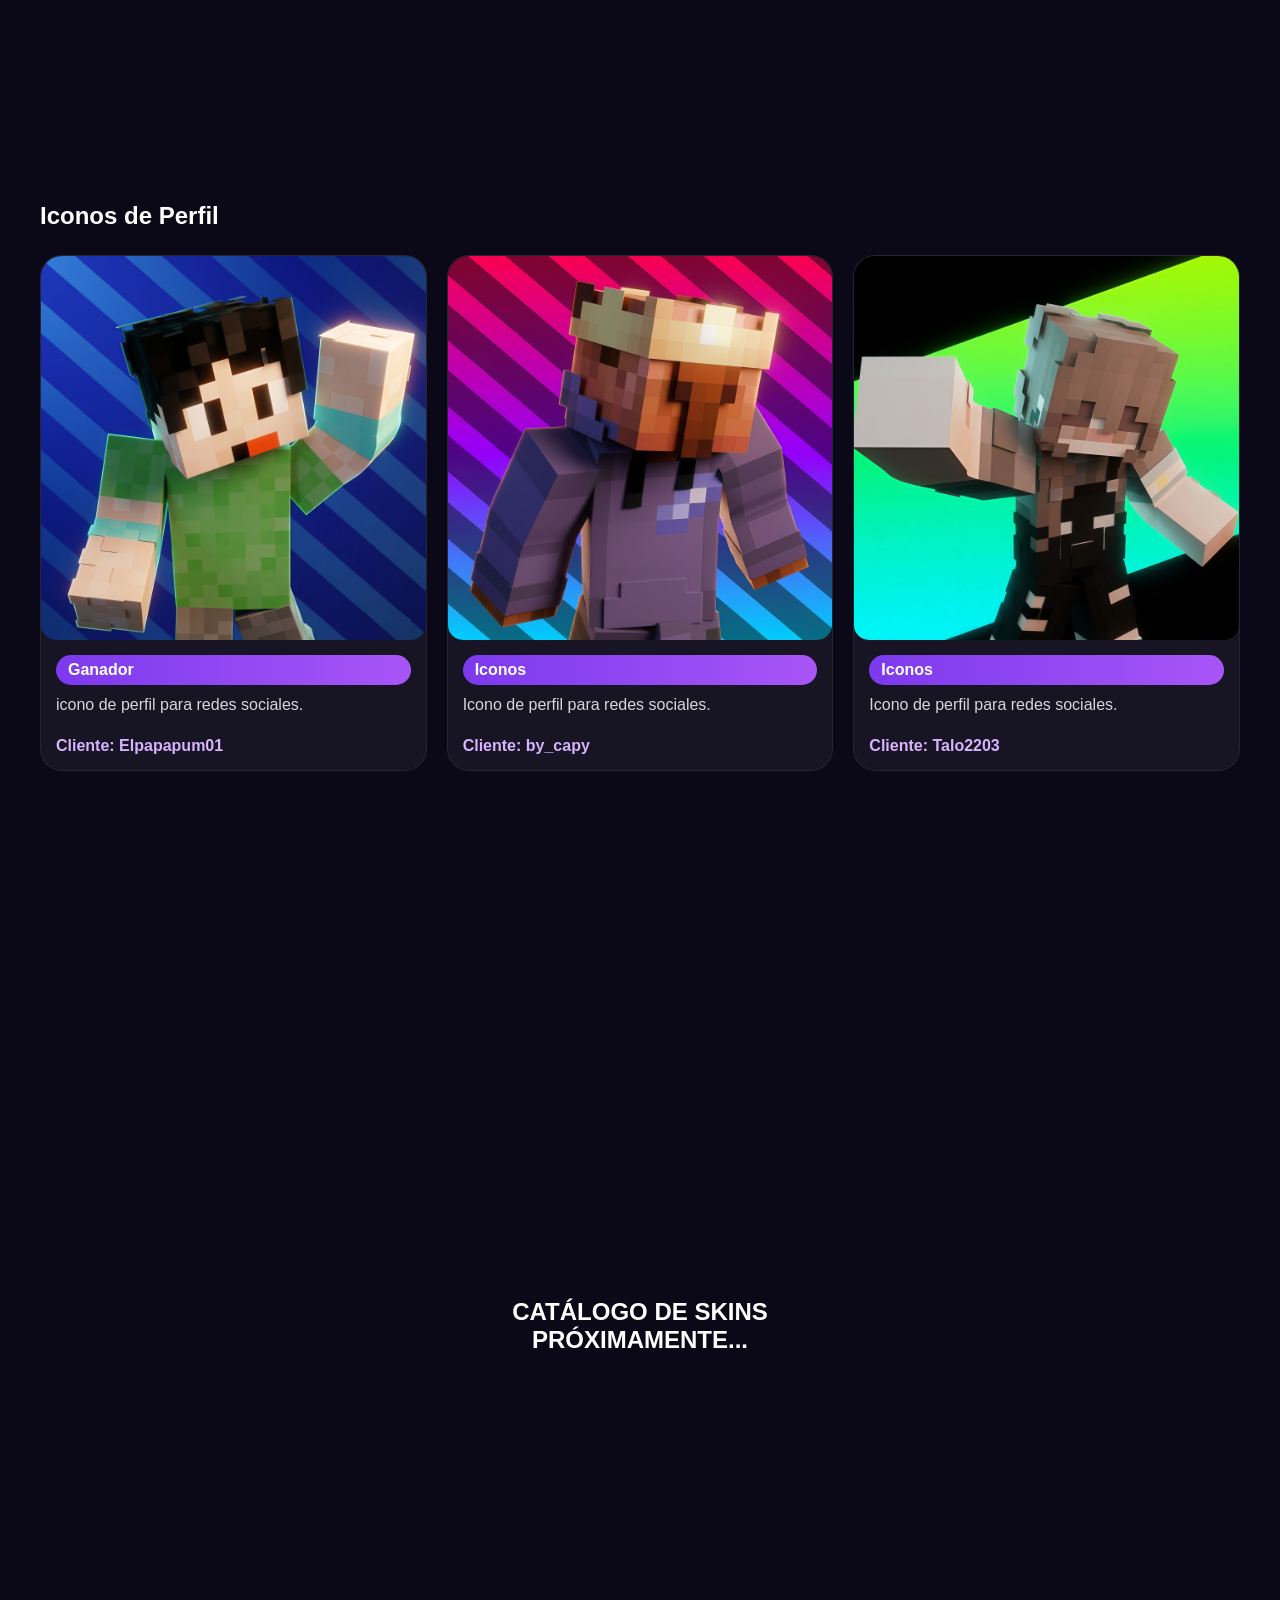
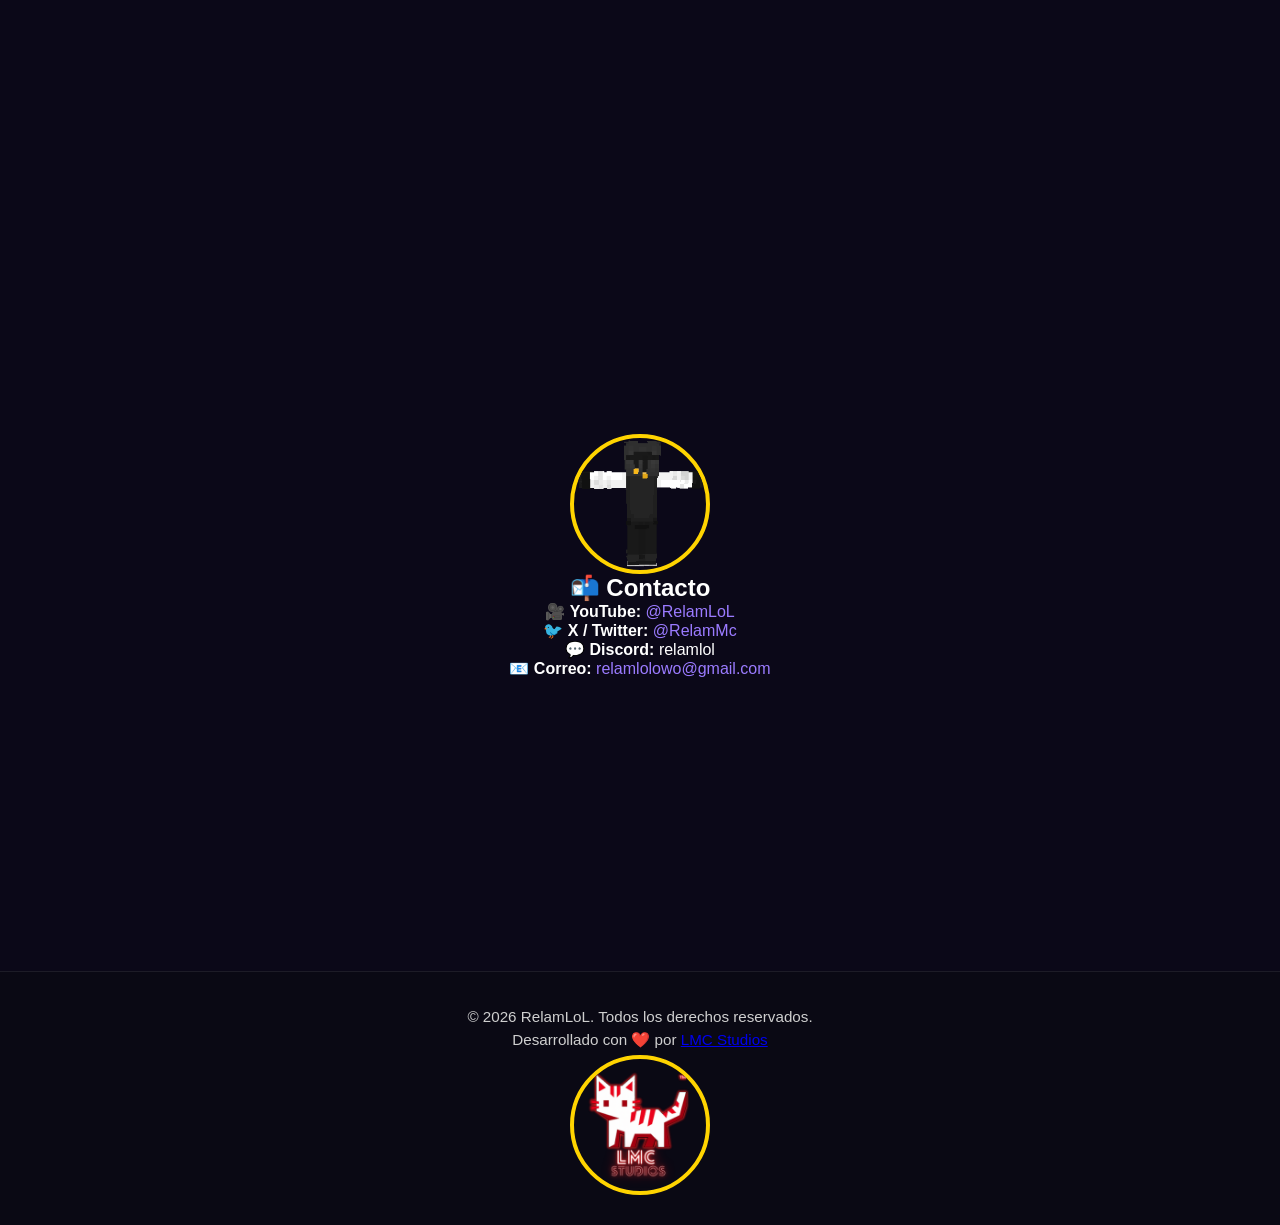
==== commit 425e4d5b: "Update index.html" ====
--- a/index.html
+++ b/index.html
@@ -343,7 +343,7 @@
             <div class="render-card">
                 <img src="assets/confirmaciones/confirmacionesnovaterra3.png" alt="Icono de Perfil">
                 <div class="render-info">
-                    <span class="render-tag">� Confirmación</span>
+                    <span class="render-tag"> Confirmación</span>
                     <p class="render-desc">Confirmación de evento.</p>
                     <span class="render-author">Cliente: Nova Terra MC</span>
                 </div>
@@ -623,10 +623,5 @@
 </footer>
 </main>
 <script src="script.js"></script>
-<!-- Lightbox -->
-<div id="lightbox" class="lightbox">
-    <span class="lightbox-close">&times;</span>
-    <img id="lightbox-img" src="" alt="Vista previa">
-</div>
 </body>
 </html>
